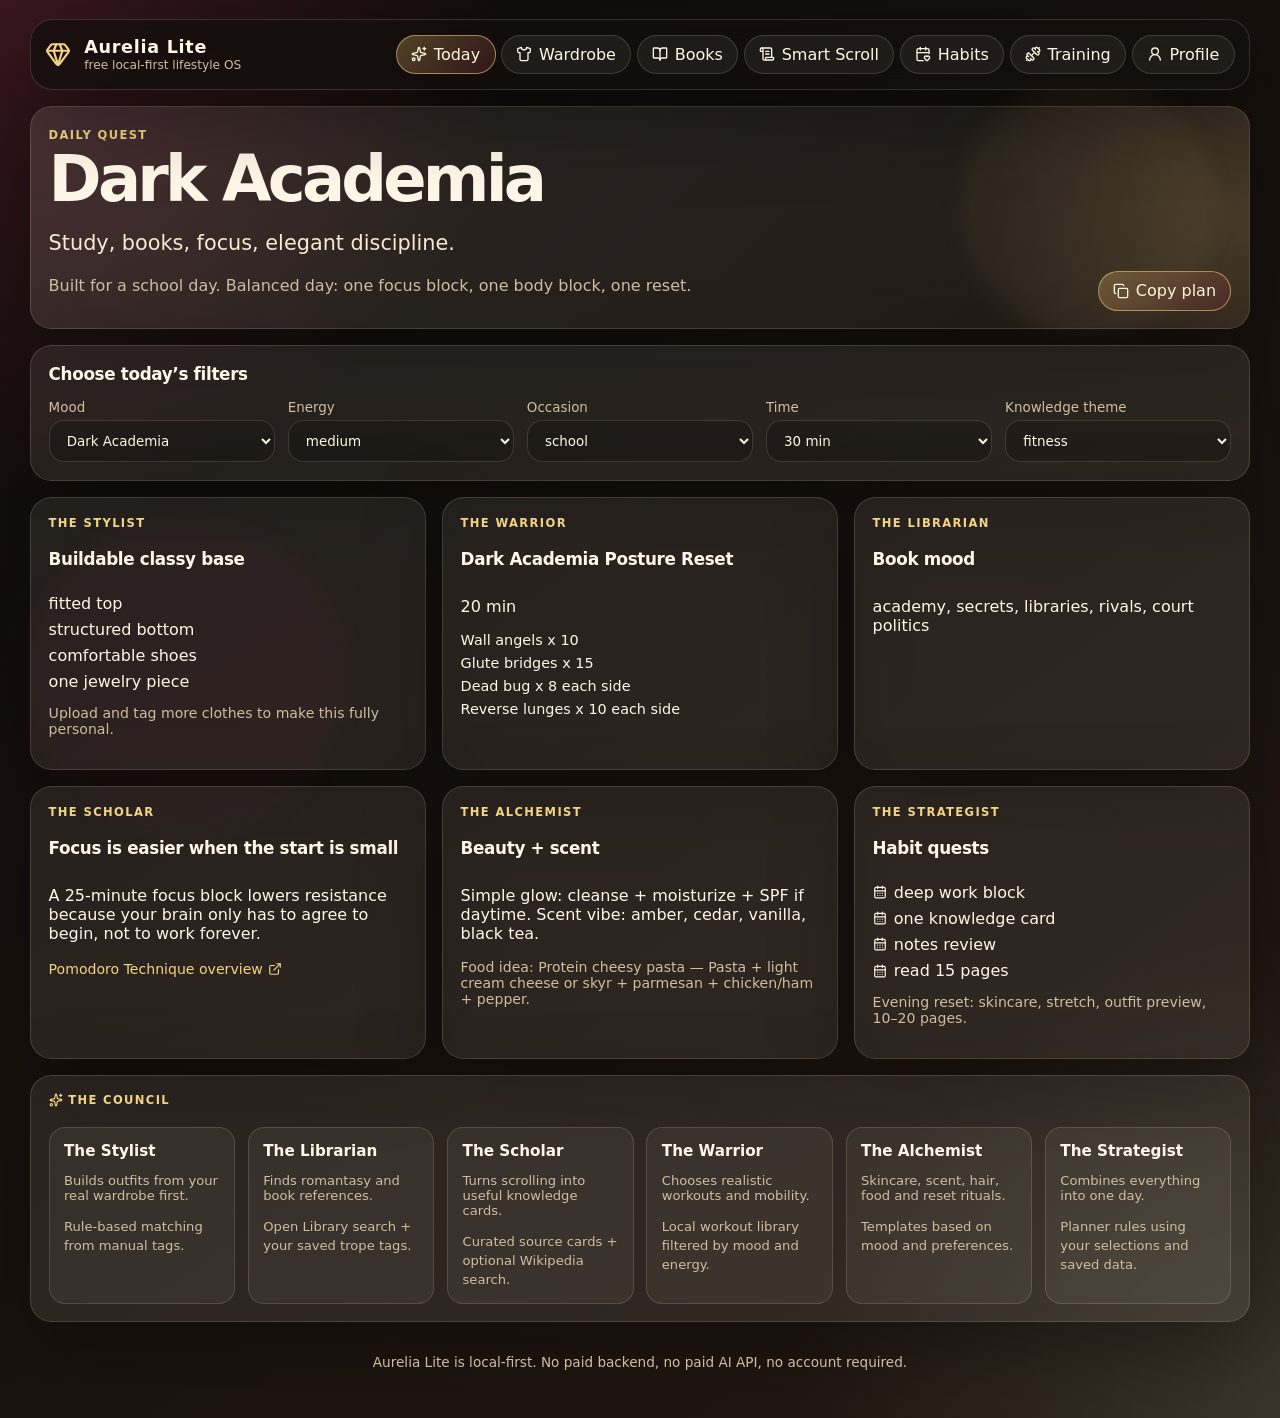
==== index.html @ abfc9001 "maybe" ====
<!doctype html>
<html lang="en">
  <head>
    <meta charset="UTF-8" />
    <meta name="viewport" content="width=device-width, initial-scale=1.0" />
    <meta name="theme-color" content="#19140f" />
    <meta
      name="description"
      content="Aurelia Lite — a free, local-first romantasy lifestyle dashboard for wardrobe, books, habits and daily planning."
    />
    <link rel="icon" href="./favicon.svg" />
    <title>Aurelia Lite</title>
    <script type="module" crossorigin src="./assets/index-BCXev1u8.js"></script>
    <link rel="stylesheet" crossorigin href="./assets/index-B25D5Ng-.css">
  </head>
  <body>
    <div id="root"></div>
  </body>
</html>
---- assets/index-B25D5Ng-.css ----
:root{--bg:#120f0c;--bg-soft:#1d1712;--panel:#fff8e914;--panel-strong:#fff8e921;--line:#f4deb429;--text:#fff7e8;--muted:#cdbf9f;--gold:#c8a45d;--gold-bright:#f2d483;--burgundy:#6d2637;--sage:#7b8d70;--danger:#e48888;--shadow:0 24px 80px #00000059;font-family:Inter,ui-sans-serif,system-ui,-apple-system,BlinkMacSystemFont,Segoe UI,sans-serif}*{box-sizing:border-box}body{min-height:100vh;color:var(--text);background:radial-gradient(circle at 0 0,#6d263773,#0000 32rem),radial-gradient(circle at 100% 100%,#7b8d7040,#0000 30rem),linear-gradient(145deg,#0e0b09 0%,#19120e 55%,#241812 100%);margin:0}button,input,select,textarea{font:inherit}button{cursor:pointer}code{color:var(--gold-bright);background:#ffffff14;border-radius:.4rem;padding:.1rem .35rem}.app-shell{width:min(1220px,100% - 2rem);margin:0 auto;padding:1.2rem 0 3rem;position:relative}.background-orb{filter:blur(12px);opacity:.4;pointer-events:none;z-index:-1;border-radius:999px;position:fixed}.orb-one{background:#c8a45d2e;width:16rem;height:16rem;top:5rem;right:5vw}.orb-two{background:#6d263733;width:20rem;height:20rem;bottom:4rem;left:2vw}.top-shell{z-index:10;border:1px solid var(--line);-webkit-backdrop-filter:blur(18px);backdrop-filter:blur(18px);box-shadow:var(--shadow);background:#120f0cc7;border-radius:1.4rem;justify-content:space-between;align-items:center;gap:1rem;padding:.9rem;display:flex;position:sticky;top:.75rem}.brand-mark{align-items:center;gap:.8rem;min-width:210px;display:flex}.brand-mark svg{color:var(--gold-bright)}.brand-mark h1{letter-spacing:.04em;margin:0;font-size:1.1rem}.brand-mark p{color:var(--muted);margin:.1rem 0 0;font-size:.76rem}.nav-pills{flex-wrap:wrap;justify-content:flex-end;gap:.35rem;display:flex}.nav-pills button,.primary,.secondary,.ghost,.upload-button,.tag-button{border:1px solid var(--line);min-height:2.35rem;color:var(--text);background:#fff8e90f;border-radius:999px;justify-content:center;align-items:center;gap:.4rem;padding:.58rem .9rem;text-decoration:none;transition:all .16s;display:inline-flex}.nav-pills button:hover,.ghost:hover,.secondary:hover,.upload-button:hover,.tag-button:hover{background:#fff8e91c;transform:translateY(-1px)}.nav-pills .active,.primary{color:#fff8dc;background:linear-gradient(135deg,#c8a45d59,#6d263759);border-color:#f2d4838c}.primary:hover{filter:brightness(1.08);transform:translateY(-1px)}.secondary{border-color:#c8a45d59}.ghost{min-height:2rem;padding:.45rem .7rem;font-size:.86rem}.danger{color:var(--danger)}.page-grid{gap:1rem;padding-top:1rem;display:grid}.card{border:1px solid var(--line);background:var(--panel);box-shadow:var(--shadow);border-radius:1.35rem;padding:1.1rem}.hero{background:linear-gradient(135deg,#fff8e91f,#fff8e90a),radial-gradient(circle at 100%,#c8a45d38,#0000 16rem);justify-content:space-between;align-items:flex-end;gap:1rem;min-height:13rem;display:flex}.eyebrow{color:var(--gold-bright);text-transform:uppercase;letter-spacing:.12em;align-items:center;gap:.35rem;margin:0 0 .45rem;font-size:.72rem;font-weight:700;display:inline-flex}h2,h3,h4{margin:0}h2{letter-spacing:-.06em;font-size:clamp(2rem,5vw,4.5rem);line-height:.95}h3{letter-spacing:-.02em;font-size:1.05rem}h4{font-size:.95rem}.hero-text{color:#f8ead0;max-width:48rem;font-size:clamp(1rem,2vw,1.3rem)}.muted{color:var(--muted)}.small{font-size:.88rem}.controls-card,.item-form{gap:1rem;display:grid}.control-grid{grid-template-columns:repeat(5,minmax(0,1fr));gap:.8rem;display:grid}.control-grid.slim{grid-template-columns:repeat(3,minmax(0,1fr))}label{color:var(--muted);gap:.35rem;font-size:.84rem;display:grid}input,select,textarea{border:1px solid var(--line);width:100%;color:var(--text);background:#0003;border-radius:.95rem;outline:none;padding:.72rem .82rem}textarea{resize:vertical;min-height:6rem}input:focus,select:focus,textarea:focus{border-color:#f2d4838c;box-shadow:0 0 0 4px #c8a45d1f}.dashboard-grid,.scroll-grid,.closet-grid,.book-grid,.habit-list{grid-template-columns:repeat(3,minmax(0,1fr));gap:1rem;display:grid}.stat-card,.knowledge-card{flex-direction:column;gap:.75rem;min-height:13rem;display:flex}.clean-list{gap:.45rem;margin:.8rem 0;padding:0;list-style:none;display:grid}.clean-list.compact{font-size:.9rem}.clean-list li{align-items:center;gap:.45rem;display:flex}.source-link{color:var(--gold-bright);align-items:center;gap:.35rem;margin-top:auto;font-size:.88rem;text-decoration:none;display:inline-flex}.council-card{gap:.75rem;display:grid}.council-grid{grid-template-columns:repeat(6,minmax(0,1fr));gap:.8rem;display:grid}.council-grid article,.mini-card{border:1px solid var(--line);background:#fff8e90f;border-radius:1rem;padding:.9rem}.council-grid p,.council-grid span,.mini-card span{color:var(--muted);font-size:.82rem}.wardrobe-layout,.books-layout{grid-template-columns:.9fr 1.3fr;gap:1rem;display:grid}.two-cols{grid-template-columns:1fr 1fr;gap:.8rem;display:grid}.preview-img{object-fit:cover;border:1px solid var(--line);border-radius:1rem;width:100%;max-height:16rem}.section-header{justify-content:space-between;align-items:center;margin-bottom:.8rem;display:flex}.outfit-list,.saved-list{gap:.75rem;margin-top:.8rem;display:grid}.mini-card h4{align-items:center;gap:.4rem;display:flex}.mini-card.horizontal{justify-content:space-between;align-items:center;gap:.8rem;display:flex}.closet-card,.book-card{padding:0;overflow:hidden}.closet-card img,.book-card img,.image-placeholder,.cover-placeholder{object-fit:cover;width:100%;height:15rem;color:var(--muted);background:#fff8e90f;justify-content:center;align-items:center;display:flex}.book-card img,.cover-placeholder{object-fit:contain;background:#00000038;height:18rem}.closet-info,.book-card>div{padding:1rem}.tag-row{flex-wrap:wrap;gap:.35rem;margin:.6rem 0;display:flex}.tag-row span,.tag-button{border:1px solid var(--line);color:var(--muted);background:#fff8e912;border-radius:999px;padding:.28rem .55rem;font-size:.78rem}.tag-row.large{gap:.5rem}.tag-button{min-height:2rem;color:var(--text)}.book-card{grid-template-rows:auto 1fr;display:grid}.card-actions,.button-row{flex-wrap:wrap;align-items:center;gap:.6rem;margin-top:auto;display:flex}.upload-button{position:relative;overflow:hidden}.upload-button input{opacity:0;cursor:pointer;position:absolute;inset:0}.warning-box{color:#f9e5b8;background:#c8a45d1a;border:1px solid #f2d48340;border-radius:1rem;margin-top:1rem;padding:.9rem}.habit-card{justify-content:space-between;align-items:center;gap:.8rem;display:flex}.habit-card.done{background:#7b8d7024;border-color:#7b8d7080}.check-row{color:var(--text);grid-template-columns:auto 1fr;align-items:center;gap:.7rem;font-size:1rem;display:flex}.check-row input{width:1.1rem;height:1.1rem}.error{color:var(--danger)}.footer-note{color:var(--muted);text-align:center;padding:2rem 0 0;font-size:.85rem}@media (width<=1050px){.top-shell,.hero{flex-direction:column;align-items:flex-start}.nav-pills{justify-content:flex-start}.control-grid,.control-grid.slim,.dashboard-grid,.scroll-grid,.closet-grid,.book-grid,.habit-list,.council-grid,.wardrobe-layout,.books-layout{grid-template-columns:repeat(2,minmax(0,1fr))}}@media (width<=720px){.app-shell{width:min(100% - 1rem,1220px);padding-top:.5rem}.top-shell{position:static}.nav-pills button{flex:42%}.control-grid,.control-grid.slim,.dashboard-grid,.scroll-grid,.closet-grid,.book-grid,.habit-list,.council-grid,.wardrobe-layout,.books-layout,.two-cols{grid-template-columns:1fr}.mini-card.horizontal,.habit-card{flex-direction:column;align-items:flex-start}}
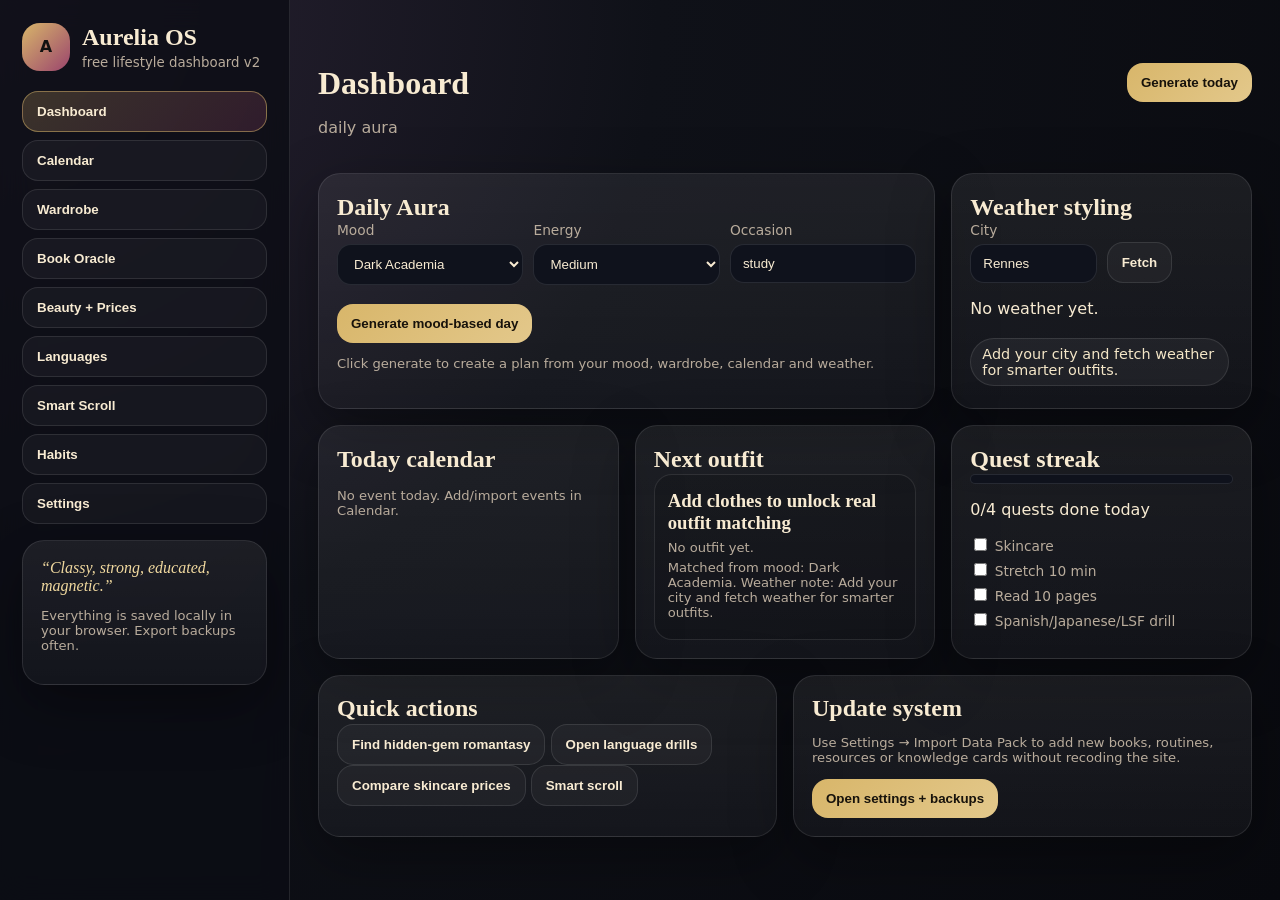
==== commit 6e7d55a1: "second one" ====
--- a/index.html
+++ b/index.html
@@ -1,19 +1,133 @@
 <!doctype html>
 <html lang="en">
-  <head>
-    <meta charset="UTF-8" />
-    <meta name="viewport" content="width=device-width, initial-scale=1.0" />
-    <meta name="theme-color" content="#19140f" />
-    <meta
-      name="description"
-      content="Aurelia Lite — a free, local-first romantasy lifestyle dashboard for wardrobe, books, habits and daily planning."
-    />
-    <link rel="icon" href="./favicon.svg" />
-    <title>Aurelia Lite</title>
-    <script type="module" crossorigin src="./assets/index-BCXev1u8.js"></script>
-    <link rel="stylesheet" crossorigin href="./assets/index-B25D5Ng-.css">
-  </head>
-  <body>
-    <div id="root"></div>
-  </body>
+<head>
+  <meta charset="UTF-8" />
+  <meta name="viewport" content="width=device-width, initial-scale=1.0" />
+  <title>Aurelia OS V2</title>
+  <link rel="icon" href="./assets/favicon.svg" />
+  <style>
+    :root{
+      --bg:#0f1118; --panel:#171925; --panel2:#202333; --text:#f8ebd2; --muted:#b9ac9c;
+      --gold:#d8b66a; --rose:#9b456d; --green:#526f5a; --line:rgba(255,255,255,.1);
+      --shadow:0 20px 60px rgba(0,0,0,.35); --radius:22px;
+    }
+    *{box-sizing:border-box} body{margin:0;background:radial-gradient(circle at top left,#2b2335 0,#0f1118 42%,#090a0f 100%);color:var(--text);font-family:Inter,ui-sans-serif,system-ui,-apple-system,Segoe UI,sans-serif;min-height:100vh}
+    h1,h2,h3{font-family:Georgia,serif;margin:.1rem 0}.app{display:grid;grid-template-columns:290px 1fr;min-height:100vh}.side{position:sticky;top:0;height:100vh;padding:22px;background:rgba(12,13,20,.8);border-right:1px solid var(--line);backdrop-filter:blur(14px);overflow:auto}.brand{display:flex;gap:12px;align-items:center;margin-bottom:20px}.crest{width:48px;height:48px;border-radius:18px;background:linear-gradient(135deg,var(--gold),var(--rose));display:grid;place-items:center;color:#111;font-weight:900}.brand small{color:var(--muted)}.nav{display:grid;gap:8px}.nav button,.ghost,.primary,.danger{border:1px solid var(--line);background:rgba(255,255,255,.04);color:var(--text);border-radius:16px;padding:12px 14px;text-align:left;cursor:pointer;font-weight:700}.nav button.active{background:linear-gradient(135deg,rgba(216,182,106,.22),rgba(155,69,109,.24));border-color:rgba(216,182,106,.5)}.main{padding:28px;max-width:1350px;width:100%;margin:auto}.hero{display:flex;justify-content:space-between;gap:16px;align-items:flex-start;margin-bottom:20px}.hero p{color:var(--muted);max-width:760px}.grid{display:grid;grid-template-columns:repeat(12,1fr);gap:16px}.card{background:linear-gradient(180deg,rgba(255,255,255,.07),rgba(255,255,255,.035));border:1px solid var(--line);border-radius:var(--radius);padding:18px;box-shadow:var(--shadow)}.span12{grid-column:span 12}.span8{grid-column:span 8}.span6{grid-column:span 6}.span4{grid-column:span 4}.span3{grid-column:span 3}.pill{display:inline-flex;align-items:center;gap:7px;border:1px solid var(--line);background:rgba(255,255,255,.05);border-radius:999px;padding:7px 11px;margin:4px 4px 4px 0;color:#f4e6c7;font-size:.9rem}.primary{background:linear-gradient(135deg,var(--gold),#e3c88b);color:#17120b;border:0;text-align:center}.danger{background:rgba(152,62,74,.22);border-color:rgba(255,130,130,.35);color:#ffd4d4;text-align:center}.ghost{text-align:center}label{display:block;font-size:.86rem;color:var(--muted);margin-bottom:6px}input,select,textarea{width:100%;background:#0f121c;color:var(--text);border:1px solid var(--line);border-radius:14px;padding:11px 12px;outline:none}textarea{min-height:90px;resize:vertical}.row{display:grid;grid-template-columns:repeat(2,1fr);gap:10px}.row3{display:grid;grid-template-columns:repeat(3,1fr);gap:10px}.list{display:grid;gap:10px}.item{border:1px solid var(--line);border-radius:18px;padding:13px;background:rgba(0,0,0,.12)}.item p{color:var(--muted);margin:.35rem 0}.tiny{font-size:.82rem;color:var(--muted)}.hidden{display:none!important}.clothes{display:grid;grid-template-columns:repeat(auto-fill,minmax(140px,1fr));gap:12px}.cloth{border:1px solid var(--line);border-radius:18px;overflow:hidden;background:rgba(0,0,0,.12)}.cloth img{width:100%;height:150px;object-fit:cover;display:block}.cloth div{padding:10px}.tabs{display:flex;gap:8px;flex-wrap:wrap;margin-bottom:12px}.tabs button{border:1px solid var(--line);border-radius:999px;padding:9px 13px;background:rgba(255,255,255,.04);color:var(--text);cursor:pointer}.tabs button.active{background:var(--gold);color:#111}.progress{height:10px;background:#0f121c;border-radius:999px;overflow:hidden;border:1px solid var(--line)}.progress span{display:block;height:100%;background:linear-gradient(90deg,var(--green),var(--gold));width:0%}.quote{font-family:Georgia,serif;font-style:italic;color:#f1d99f}.resource a,.item a{color:#f1cf82}.miniCal{display:grid;grid-template-columns:repeat(7,1fr);gap:6px}.day{min-height:72px;border:1px solid var(--line);border-radius:14px;padding:7px;background:rgba(255,255,255,.03);font-size:.82rem}.day.today{border-color:var(--gold);background:rgba(216,182,106,.12)}.eventdot{display:block;margin-top:4px;background:rgba(155,69,109,.55);border-radius:9px;padding:2px 5px;font-size:.72rem;white-space:nowrap;overflow:hidden;text-overflow:ellipsis}.toast{position:fixed;right:20px;bottom:20px;background:#171925;border:1px solid var(--line);border-radius:16px;padding:13px 16px;box-shadow:var(--shadow);z-index:9}.mobileTop{display:none}@media(max-width:900px){.app{grid-template-columns:1fr}.side{display:none}.mobileTop{display:flex;position:sticky;top:0;z-index:5;background:#10121a;padding:10px;gap:8px;overflow:auto;border-bottom:1px solid var(--line)}.mobileTop button{white-space:nowrap}.main{padding:16px}.span8,.span6,.span4,.span3{grid-column:span 12}.hero{display:block}.row,.row3{grid-template-columns:1fr}}
+  </style>
+</head>
+<body>
+<div class="mobileTop" id="mobileNav"></div>
+<div class="app">
+  <aside class="side">
+    <div class="brand"><div class="crest">A</div><div><h2>Aurelia OS</h2><small>free lifestyle dashboard v2</small></div></div>
+    <div class="nav" id="nav"></div>
+    <div class="card" style="margin-top:16px"><div class="quote">“Classy, strong, educated, magnetic.”</div><p class="tiny">Everything is saved locally in your browser. Export backups often.</p></div>
+  </aside>
+  <main class="main">
+    <div class="hero"><div><h1 id="pageTitle">Dashboard</h1><p id="pageSub">Mood, calendar, outfits, books, learning, skincare, habits and knowledge in one free static app.</p></div><button class="primary" onclick="generateDay()">Generate today</button></div>
+    <section id="dashboard" class="page"></section>
+    <section id="calendar" class="page hidden"></section>
+    <section id="wardrobe" class="page hidden"></section>
+    <section id="books" class="page hidden"></section>
+    <section id="beauty" class="page hidden"></section>
+    <section id="learning" class="page hidden"></section>
+    <section id="smart" class="page hidden"></section>
+    <section id="habits" class="page hidden"></section>
+    <section id="settings" class="page hidden"></section>
+  </main>
+</div>
+<div id="toast" class="toast hidden"></div>
+<script>
+const LS='aurelia-v2-data';
+const todayKey=()=>new Date().toISOString().slice(0,10);
+const uid=()=>Math.random().toString(36).slice(2)+Date.now().toString(36);
+const defaultData={
+  profile:{name:'Ilona',aesthetics:['dark academia','modern fae','royal court'],city:'Rennes',googleClientId:''},
+  mood:'Dark Academia', energy:'Medium', occasion:'study', weather:null, dayPlan:null,
+  clothes:[], events:[], habits:[
+    {id:uid(),name:'Skincare',done:{}},{id:uid(),name:'Stretch 10 min',done:{}},{id:uid(),name:'Read 10 pages',done:{}},{id:uid(),name:'Spanish/Japanese/LSF drill',done:{}}
+  ],
+  booksSaved:[], products:[], prices:[], knowledgeSaved:[], customCards:[], languageLog:[], changelog:[]
+};
+let data=load();
+function load(){try{return {...defaultData,...JSON.parse(localStorage.getItem(LS)||'{}')}}catch(e){return structuredClone(defaultData)}}
+function save(){localStorage.setItem(LS,JSON.stringify(data));}
+function toast(msg){const t=document.getElementById('toast');t.textContent=msg;t.classList.remove('hidden');setTimeout(()=>t.classList.add('hidden'),2600)}
+function esc(s=''){return String(s).replace(/[&<>"]/g,m=>({'&':'&amp;','<':'&lt;','>':'&gt;','"':'&quot;'}[m]))}
+const pages=[['dashboard','Dashboard','daily aura'],['calendar','Calendar','manual, .ics, optional Google'],['wardrobe','Wardrobe','closet + outfits'],['books','Book Oracle','romantasy recs'],['beauty','Beauty + Prices','skincare, scent, wishlist'],['learning','Languages','Spanish, Japanese, LSF'],['smart','Smart Scroll','sourced knowledge'],['habits','Habits','quests + streaks'],['settings','Settings','backup + APIs']];
+function buildNav(){const n=document.getElementById('nav'), m=document.getElementById('mobileNav');n.innerHTML=m.innerHTML=''; pages.forEach(([id,label])=>{for(const c of [n,m]){const b=document.createElement('button');b.textContent=label;b.onclick=()=>show(id);b.dataset.page=id;c.appendChild(b)}})}
+function show(id){document.querySelectorAll('.page').forEach(p=>p.classList.add('hidden'));document.getElementById(id).classList.remove('hidden');document.querySelectorAll('[data-page]').forEach(b=>b.classList.toggle('active',b.dataset.page===id));const p=pages.find(x=>x[0]===id);document.getElementById('pageTitle').textContent=p[1];document.getElementById('pageSub').textContent=p[2]; renderAll(false)}
+const moodMap={
+ 'Soft Fae':{colors:['cream','white','pink','sage'],workout:'gentle mobility + long walk',book:'soft romantasy, healing arc, forest magic',beauty:'glowy skin, soft hair, vanilla musk',food:'warm toast, fruit, protein yogurt'},
+ 'Dark Academia':{colors:['black','brown','grey','burgundy'],workout:'posture + core + 20 min walk',book:'court politics, morally grey characters, library vibes',beauty:'clean skin, neat hair, amber scent',food:'protein pasta or soup + bread'},
+ 'Warrior Mode':{colors:['black','red','green','gold'],workout:'legs, agility, core, balance',book:'strong FMC, training, revenge, dragons',beauty:'slick hair, sunscreen, woody scent',food:'high protein comfort meal'},
+ 'Royal Court':{colors:['cream','black','gold','burgundy'],workout:'pilates posture + glutes',book:'political intrigue, gowns, dangerous romance',beauty:'polished skin, jewelry, elegant perfume',food:'fancy student plate'},
+ 'Recovery Day':{colors:['grey','cream','soft'],workout:'stretching only + hydration',book:'comfort fantasy, low stress',beauty:'repair routine, no new actives',food:'easy pasta or toastie'}
+};
+function generateDay(){const m=moodMap[data.mood]||moodMap['Dark Academia'];const clothes=pickOutfit();const ev=todaysEvents();data.dayPlan={date:todayKey(),aura:`${data.mood} ${data.energy} ${data.occasion}`.trim(),outfit:clothes.title,workout:m.workout,book:m.book,beauty:m.beauty,food:m.food,events:ev.slice(0,3).map(e=>e.title),quest:random(['clean desk for 5 min','drink water before coffee','walk outside 10 min','read one chapter','prepare tomorrow outfit','do a 15-min language drill']),knowledge:random(seedCards()).title};save();renderDashboard();toast('Daily plan generated')}
+function random(a){return a[Math.floor(Math.random()*a.length)]}
+function getWeatherAdvice(){if(!data.weather)return 'Add your city and fetch weather for smarter outfits.';const t=data.weather.temp; if(t<8)return 'Cold: coat, warm layers, boots.'; if(t<16)return 'Mild-cold: jacket, long sleeves, closed shoes.'; if(t<25)return 'Comfortable: light layers.'; return 'Hot: breathable fabrics, SPF, hair up.'}
+async function fetchWeather(){const city=document.getElementById('city').value||data.profile.city||'Rennes';try{const geo=await fetch(`https://geocoding-api.open-meteo.com/v1/search?name=${encodeURIComponent(city)}&count=1&language=en&format=json`).then(r=>r.json());const g=geo.results?.[0];if(!g)throw new Error('City not found');const w=await fetch(`https://api.open-meteo.com/v1/forecast?latitude=${g.latitude}&longitude=${g.longitude}&current=temperature_2m,precipitation,wind_speed_10m&timezone=auto`).then(r=>r.json());data.profile.city=city;data.weather={city:g.name,temp:w.current.temperature_2m,wind:w.current.wind_speed_10m,rain:w.current.precipitation};save();renderDashboard();toast('Weather updated')}catch(e){toast('Weather failed: '+e.message)}}
+function renderDashboard(){const el=document.getElementById('dashboard');const plan=data.dayPlan;el.innerHTML=`<div class="grid">
+ <div class="card span8"><h2>Daily Aura</h2><div class="row3"><div><label>Mood</label><select id="moodSel" onchange="data.mood=this.value;save();renderDashboard()">${Object.keys(moodMap).map(m=>`<option ${data.mood===m?'selected':''}>${m}</option>`).join('')}</select></div><div><label>Energy</label><select onchange="data.energy=this.value;save()"><option>Low</option><option ${data.energy==='Medium'?'selected':''}>Medium</option><option ${data.energy==='High'?'selected':''}>High</option></select></div><div><label>Occasion</label><input value="${esc(data.occasion)}" onchange="data.occasion=this.value;save()"></div></div><br><button class="primary" onclick="generateDay()">Generate mood-based day</button>${plan?`<div class="item" style="margin-top:14px"><h3>${esc(plan.aura)}</h3><span class="pill">Outfit: ${esc(plan.outfit)}</span><span class="pill">Workout: ${esc(plan.workout)}</span><span class="pill">Book: ${esc(plan.book)}</span><span class="pill">Beauty: ${esc(plan.beauty)}</span><span class="pill">Food: ${esc(plan.food)}</span><p><b>Main quest:</b> ${esc(plan.quest)}</p><p><b>Knowledge:</b> ${esc(plan.knowledge)}</p>${plan.events?.length?`<p><b>Calendar:</b> ${plan.events.map(esc).join(', ')}</p>`:''}</div>`:'<p class="tiny">Click generate to create a plan from your mood, wardrobe, calendar and weather.</p>'}</div>
+ <div class="card span4"><h2>Weather styling</h2><div class="row"><div><label>City</label><input id="city" value="${esc(data.profile.city||'')}"></div><div style="display:flex;align-items:end"><button class="ghost" onclick="fetchWeather()">Fetch</button></div></div><p>${data.weather?`<b>${esc(data.weather.city)}</b>: ${data.weather.temp}°C, wind ${data.weather.wind} km/h, rain ${data.weather.rain}mm`:'No weather yet.'}</p><p class="pill">${getWeatherAdvice()}</p></div>
+ <div class="card span4"><h2>Today calendar</h2><div class="list">${todaysEvents().slice(0,4).map(eventHtml).join('')||'<p class="tiny">No event today. Add/import events in Calendar.</p>'}</div></div>
+ <div class="card span4"><h2>Next outfit</h2>${outfitHtml(pickOutfit())}</div>
+ <div class="card span4"><h2>Quest streak</h2>${habitSummary()}</div>
+ <div class="card span6"><h2>Quick actions</h2><button class="ghost" onclick="show('books')">Find hidden-gem romantasy</button> <button class="ghost" onclick="show('learning')">Open language drills</button> <button class="ghost" onclick="show('beauty')">Compare skincare prices</button> <button class="ghost" onclick="show('smart')">Smart scroll</button></div>
+ <div class="card span6"><h2>Update system</h2><p class="tiny">Use Settings → Import Data Pack to add new books, routines, resources or knowledge cards without recoding the site.</p><button class="primary" onclick="show('settings')">Open settings + backups</button></div>
+ </div>`}
+function eventHtml(e){return `<div class="item"><b>${esc(e.title)}</b><p>${esc(e.date||'')} ${esc(e.time||'')} ${e.source?`· ${esc(e.source)}`:''}</p>${e.location?`<p>${esc(e.location)}</p>`:''}</div>`}
+function todaysEvents(){return data.events.filter(e=>e.date===todayKey()).sort((a,b)=>(a.time||'').localeCompare(b.time||''))}
+function habitSummary(){const total=data.habits.length;const done=data.habits.filter(h=>h.done?.[todayKey()]).length;return `<div class="progress"><span style="width:${total?done/total*100:0}%"></span></div><p>${done}/${total} quests done today</p>${data.habits.slice(0,4).map(h=>`<label><input type="checkbox" ${h.done?.[todayKey()]?'checked':''} onchange="toggleHabit('${h.id}')" style="width:auto"> ${esc(h.name)}</label>`).join('')}`}
+function toggleHabit(id){const h=data.habits.find(x=>x.id===id);h.done=h.done||{};h.done[todayKey()]=!h.done[todayKey()];save();renderAll(false)}
+function renderCalendar(){const el=document.getElementById('calendar');const d=new Date();const y=d.getFullYear(),m=d.getMonth();const first=new Date(y,m,1);const start=(first.getDay()+6)%7;const days=new Date(y,m+1,0).getDate();let cells='';for(let i=0;i<start;i++)cells+='<div></div>';for(let day=1;day<=days;day++){const key=`${y}-${String(m+1).padStart(2,'0')}-${String(day).padStart(2,'0')}`;const ev=data.events.filter(e=>e.date===key);cells+=`<div class="day ${key===todayKey()?'today':''}"><b>${day}</b>${ev.slice(0,3).map(e=>`<span class="eventdot">${esc(e.title)}</span>`).join('')}</div>`}
+el.innerHTML=`<div class="grid"><div class="card span8"><h2>${d.toLocaleString('en',{month:'long'})} ${y}</h2><div class="miniCal"><b>Mon</b><b>Tue</b><b>Wed</b><b>Thu</b><b>Fri</b><b>Sat</b><b>Sun</b>${cells}</div></div><div class="card span4"><h2>Add event</h2><label>Title</label><input id="evTitle"><div class="row"><div><label>Date</label><input id="evDate" type="date" value="${todayKey()}"></div><div><label>Time</label><input id="evTime" type="time"></div></div><label>Location</label><input id="evLoc"><button class="primary" onclick="addEvent()">Add</button><hr><h3>Import .ics</h3><input type="file" accept=".ics,text/calendar" onchange="importICS(this.files[0])"><p class="tiny">Free option: export your calendar as .ics and import it here.</p><hr><h3>Google Calendar</h3><button class="ghost" onclick="connectGoogleCalendar()">Connect Google Calendar</button><button class="ghost" onclick="makeGoogleEventLink()">Create Google event link</button><p class="tiny">Direct connection needs your own free browser OAuth Client ID in Settings. Manual Google event link works without API.</p></div><div class="card span12"><h2>Events</h2><div class="list">${data.events.sort((a,b)=>(a.date+a.time).localeCompare(b.date+b.time)).slice(0,50).map(e=>`<div class="item"><b>${esc(e.title)}</b><p>${esc(e.date)} ${esc(e.time||'')} ${e.location?` · ${esc(e.location)}`:''}</p><button class="danger" onclick="delEvent('${e.id}')">Delete</button></div>`).join('')||'<p>No events yet.</p>'}</div></div></div>`}
+function addEvent(){data.events.push({id:uid(),title:evTitle.value||'Untitled',date:evDate.value,time:evTime.value,location:evLoc.value,source:'manual'});save();renderCalendar();toast('Event added')}
+function delEvent(id){data.events=data.events.filter(e=>e.id!==id);save();renderCalendar()}
+function importICS(file){if(!file)return;const r=new FileReader();r.onload=()=>{const txt=r.result;const blocks=txt.split('BEGIN:VEVENT').slice(1);let count=0;blocks.forEach(b=>{const title=(b.match(/SUMMARY:(.*)/)||[])[1]?.trim()||'Calendar event';const loc=(b.match(/LOCATION:(.*)/)||[])[1]?.trim()||'';let dt=(b.match(/DTSTART(?:;[^:]+)?:([0-9T]+)/)||[])[1];if(dt){const date=dt.slice(0,4)+'-'+dt.slice(4,6)+'-'+dt.slice(6,8);const time=dt.includes('T')?dt.slice(9,11)+':'+dt.slice(11,13):'';data.events.push({id:uid(),title,date,time,location:loc,source:'ics'});count++}});save();renderCalendar();toast(count+' events imported')};r.readAsText(file)}
+function makeGoogleEventLink(){const title=encodeURIComponent('Aurelia life quest');const start=todayKey().replaceAll('-','')+'T180000';const end=todayKey().replaceAll('-','')+'T190000';window.open(`https://calendar.google.com/calendar/render?action=TEMPLATE&text=${title}&dates=${start}/${end}&details=Created%20from%20Aurelia%20OS`,'_blank')}
+let tokenClient=null, accessToken=null;
+function loadScript(src){return new Promise((res,rej)=>{if(document.querySelector(`script[src="${src}"]`))return res();const s=document.createElement('script');s.src=src;s.onload=res;s.onerror=rej;document.head.appendChild(s)})}
+async function connectGoogleCalendar(){const clientId=data.profile.googleClientId;if(!clientId){toast('Add Google Client ID in Settings first');show('settings');return}try{await loadScript('https://accounts.google.com/gsi/client');tokenClient=google.accounts.oauth2.initTokenClient({client_id:clientId,scope:'https://www.googleapis.com/auth/calendar.readonly',callback:async r=>{accessToken=r.access_token;await fetchGoogleEvents()}});tokenClient.requestAccessToken()}catch(e){toast('Google connect failed: '+e.message)}}
+async function fetchGoogleEvents(){try{const now=new Date().toISOString();const max=new Date(Date.now()+14*864e5).toISOString();const j=await fetch(`https://www.googleapis.com/calendar/v3/calendars/primary/events?timeMin=${encodeURIComponent(now)}&timeMax=${encodeURIComponent(max)}&singleEvents=true&orderBy=startTime`,{headers:{Authorization:'Bearer '+accessToken}}).then(r=>r.json());let c=0;(j.items||[]).forEach(it=>{const start=it.start?.dateTime||it.start?.date; if(!start)return;data.events.push({id:uid(),title:it.summary||'Google event',date:start.slice(0,10),time:start.includes('T')?start.slice(11,16):'',location:it.location||'',source:'google'});c++});save();renderCalendar();toast(c+' Google events imported')}catch(e){toast('Google Calendar read failed')}} 
+function renderWardrobe(){const el=document.getElementById('wardrobe');el.innerHTML=`<div class="grid"><div class="card span4"><h2>Add clothing</h2><label>Photo</label><input type="file" accept="image/*" id="clothFile"><label>Name</label><input id="clothName" placeholder="black fitted top"><div class="row"><div><label>Category</label><select id="clothCat"><option>top</option><option>bottom</option><option>dress</option><option>coat</option><option>shoes</option><option>bag</option><option>jewelry</option></select></div><div><label>Color</label><input id="clothColor" placeholder="black"></div></div><label>Tags</label><input id="clothTags" placeholder="classy,dark academia,fae"><button class="primary" onclick="addCloth()">Save item</button><hr><button class="ghost" onclick="generateOutfitToast()">Generate outfit from closet</button></div><div class="card span8"><h2>Closet</h2><div class="clothes">${data.clothes.map(c=>`<div class="cloth"><img src="${c.img}"><div><b>${esc(c.name)}</b><p class="tiny">${esc(c.category)} · ${esc(c.color)}</p><p>${(c.tags||[]).map(t=>`<span class="pill">${esc(t)}</span>`).join('')}</p><button class="danger" onclick="delCloth('${c.id}')">Delete</button></div></div>`).join('')||'<p class="tiny">Upload a few pieces and tag them manually. This is free and private.</p>'}</div></div><div class="card span12"><h2>Outfit generator</h2>${outfitHtml(pickOutfit())}</div></div>`}
+function addCloth(){const file=clothFile.files[0];if(!file)return toast('Choose a photo');const r=new FileReader();r.onload=()=>{data.clothes.push({id:uid(),img:r.result,name:clothName.value||'clothing item',category:clothCat.value,color:clothColor.value||'',tags:clothTags.value.split(',').map(x=>x.trim()).filter(Boolean)});save();renderWardrobe();toast('Clothing saved')};r.readAsDataURL(file)}
+function delCloth(id){data.clothes=data.clothes.filter(c=>c.id!==id);save();renderWardrobe()}
+function pickOutfit(){const tags=(moodMap[data.mood]?.colors||[]).concat([data.mood.toLowerCase()]);const score=c=>tags.some(t=>(c.color+' '+(c.tags||[]).join(' ')).toLowerCase().includes(t))?2:1;const cats=['top','bottom','dress','coat','shoes','bag','jewelry'];const chosen=[];cats.forEach(cat=>{const arr=data.clothes.filter(c=>c.category===cat).sort((a,b)=>score(b)-score(a));if(arr[0])chosen.push(arr[0])});if(!chosen.length)return {title:'Add clothes to unlock real outfit matching',items:[]};return {title:chosen.map(c=>c.name).join(' + '),items:chosen}}
+function outfitHtml(o){return `<div class="item"><h3>${esc(o.title)}</h3>${o.items?.length?`<div class="clothes">${o.items.map(c=>`<div class="cloth"><img src="${c.img}"><div><b>${esc(c.name)}</b><p class="tiny">${esc(c.color)} ${esc(c.category)}</p></div></div>`).join('')}</div>`:'<p class="tiny">No outfit yet.</p>'}<p class="tiny">Matched from mood: ${esc(data.mood)}. Weather note: ${esc(getWeatherAdvice())}</p></div>`}
+function generateOutfitToast(){toast(pickOutfit().title)}
+const hiddenBooks=[
+ {title:'The Bridge Kingdom',author:'Danielle L. Jensen',tags:['politics','strong FMC','enemies']},{title:'Daughter of No Worlds',author:'Carissa Broadbent',tags:['powerful FMC','slow burn','magic']},{title:'Reign & Ruin',author:'J.D. Evans',tags:['politics','mature romance','magic']},{title:'The Jasad Heir',author:'Sara Hashem',tags:['hidden identity','politics','enemies']},{title:'A Fate of Wrath & Flame',author:'K.A. Tucker',tags:['portal','royal court','romance']},{title:'The Witch Collector',author:'Charissa Weaks',tags:['witch','quest','romance']},{title:'This Vicious Grace',author:'Emily Thiede',tags:['chosen one','bodyguard','banter']},{title:'The Hurricane Wars',author:'Thea Guanzon',tags:['enemies','war','magic']}
+];
+async function searchBooks(){const q=bookQ.value||'romantasy strong female lead';bookResults.innerHTML='<p>Searching...</p>';try{const [ol,gb]=await Promise.allSettled([fetch(`https://openlibrary.org/search.json?q=${encodeURIComponent(q)}&limit=10`).then(r=>r.json()),fetch(`https://www.googleapis.com/books/v1/volumes?q=${encodeURIComponent(q)}&maxResults=10`).then(r=>r.json())]);let results=[];if(ol.value)results=results.concat(ol.value.docs.map(b=>({title:b.title,author:b.author_name?.[0]||'Unknown',year:b.first_publish_year,cover:b.cover_i?`https://covers.openlibrary.org/b/id/${b.cover_i}-M.jpg`:'' ,source:'Open Library'})));if(gb.value)results=results.concat((gb.value.items||[]).map(v=>({title:v.volumeInfo.title,author:v.volumeInfo.authors?.[0]||'Unknown',year:v.volumeInfo.publishedDate,cover:v.volumeInfo.imageLinks?.thumbnail||'',link:v.volumeInfo.infoLink,source:'Google Books'})));bookResults.innerHTML=results.slice(0,12).map(bookCard).join('')||'<p>No results.</p>'}catch(e){bookResults.innerHTML='<p>Search failed. Try again later.</p>'}}
+function bookCard(b){const enc=encodeURIComponent(`${b.title} ${b.author}`);return `<div class="item"><div style="display:flex;gap:12px"><div>${b.cover?`<img src="${b.cover}" style="width:70px;border-radius:10px">`:'📚'}</div><div><b>${esc(b.title)}</b><p>${esc(b.author)} ${b.year?`· ${esc(b.year)}`:''} · ${esc(b.source||'curated')}</p><a href="${b.link||`https://openlibrary.org/search?q=${enc}`}" target="_blank">Open source</a><br><button class="ghost" onclick='saveBook(${JSON.stringify(b).replaceAll("'","&apos;")})'>Save TBR</button></div></div></div>`}
+function saveBook(b){data.booksSaved.push({...b,id:uid()});save();renderBooks();toast('Saved to TBR')}
+function renderBooks(){const el=document.getElementById('books');el.innerHTML=`<div class="grid"><div class="card span4"><h2>Book Oracle</h2><label>Search mood/trope</label><input id="bookQ" placeholder="fae court politics strong FMC"><button class="primary" onclick="searchBooks()">Search free APIs</button><p class="tiny">Uses Open Library and Google Books. Results are metadata, not perfect trope truth.</p><h3>Hidden-ish romantasy picks</h3>${hiddenBooks.map(b=>`<span class="pill" onclick='saveBook(${JSON.stringify(b)})'>${esc(b.title)}</span>`).join('')}</div><div class="card span8"><h2>Results</h2><div id="bookResults" class="list">${hiddenBooks.map(bookCard).join('')}</div></div><div class="card span12"><h2>Your TBR</h2><div class="list">${data.booksSaved.map(b=>`<div class="item"><b>${esc(b.title)}</b><p>${esc(b.author||'')}</p><button class="danger" onclick="data.booksSaved=data.booksSaved.filter(x=>x.id!=='${b.id}');save();renderBooks()">Remove</button></div>`).join('')||'<p>No saved books yet.</p>'}</div></div></div>`}
+async function searchBeauty(){beautyResults.innerHTML='<p>Searching...</p>';const q=beautyQ.value.trim();try{let j;if(/^\d{8,14}$/.test(q)){j=await fetch(`https://world.openbeautyfacts.org/api/v2/product/${q}.json`).then(r=>r.json());const p=j.product?[j.product]:[]}else{j=await fetch(`https://world.openbeautyfacts.org/cgi/search.pl?search_terms=${encodeURIComponent(q)}&search_simple=1&action=process&json=1&page_size=10`).then(r=>r.json())}const products=j.product?[j.product]:(j.products||[]);beautyResults.innerHTML=products.slice(0,10).map(p=>`<div class="item"><b>${esc(p.product_name||'Unknown product')}</b><p>${esc(p.brands||'')} · ${esc(p.categories||'')}</p><p class="tiny">Ingredients: ${esc((p.ingredients_text||'').slice(0,220))}</p><button class="ghost" onclick='saveProduct(${JSON.stringify({name:p.product_name||"product",brand:p.brands||"",ingredients:p.ingredients_text||""}).replaceAll("'","&apos;")})'>Save product</button></div>`).join('')||'<p>No products found.</p>'}catch(e){beautyResults.innerHTML='<p>Beauty API failed. You can still track prices manually.</p>'}}
+function saveProduct(p){data.products.push({...p,id:uid()});save();renderBeauty();toast('Product saved')}
+function addPrice(){data.prices.push({id:uid(),name:priceName.value,store:priceStore.value,price:Number(priceVal.value||0),link:priceLink.value,note:priceNote.value,date:todayKey()});save();renderBeauty()}
+function renderBeauty(){const el=document.getElementById('beauty');const best=[...data.prices].sort((a,b)=>a.price-b.price)[0];el.innerHTML=`<div class="grid"><div class="card span4"><h2>Skincare finder</h2><label>Barcode or product search</label><input id="beautyQ" placeholder="cerave cleanser or barcode"><button class="primary" onclick="searchBeauty()">Search Open Beauty Facts</button><p class="tiny">This checks product/ingredient data, not live prices.</p><h3>Scent aura</h3><p class="pill">${moodMap[data.mood]?.beauty}</p></div><div class="card span8"><h2>Results</h2><div id="beautyResults" class="list"></div></div><div class="card span4"><h2>Price tracker</h2><label>Product</label><input id="priceName"><div class="row"><div><label>Store</label><input id="priceStore"></div><div><label>Price €</label><input id="priceVal" type="number" step="0.01"></div></div><label>Link</label><input id="priceLink"><label>Note</label><input id="priceNote" placeholder="promo, size, shipping"><button class="primary" onclick="addPrice()">Add price</button></div><div class="card span8"><h2>Wishlist comparison</h2>${best?`<p class="pill">Best current: ${esc(best.name)} at ${esc(best.store)} — ${best.price}€</p>`:''}<div class="list">${data.prices.map(p=>`<div class="item"><b>${esc(p.name)}</b><p>${esc(p.store)} · ${p.price}€ · ${esc(p.date)}</p>${p.link?`<a target="_blank" href="${esc(p.link)}">Open store</a>`:''}<p class="tiny">${esc(p.note||'')}</p><button class="danger" onclick="data.prices=data.prices.filter(x=>x.id!=='${p.id}');save();renderBeauty()">Delete</button></div>`).join('')||'<p>No prices yet. Add product links and prices when you shop.</p>'}</div></div><div class="card span12"><h2>Saved products</h2><div class="list">${data.products.map(p=>`<div class="item"><b>${esc(p.name)}</b><p>${esc(p.brand)}</p><p class="tiny">${esc((p.ingredients||'').slice(0,260))}</p></div>`).join('')||'<p>No saved products.</p>'}</div></div></div>`}
+const resources={Spanish:[['Language Transfer Complete Spanish','https://www.languagetransfer.org/complete-spanish'],['Tatoeba Spanish sentences','https://tatoeba.org/en/sentences/search?query=&from=spa&to=eng'],['SpanishDict conjugation','https://www.spanishdict.com/conjugation']],Japanese:[['NHK Easy Japanese','https://www.nhk.or.jp/lesson/en/'],['Jisho dictionary','https://jisho.org/'],['WaniKani API/reference','https://docs.api.wanikani.com/']],LSF:[['Dico Elix LSF','https://dico.elix-lsf.fr/'],['Signes de Sens / Elix','https://www.elix-lsf.fr/'],['Daily LSF search','https://dico.elix-lsf.fr/recherche']]} ;
+function makeDrill(){const lang=langSel.value;const tasks={Spanish:['10 min Language Transfer audio','write 5 sentences about today','review 8 verbs in present/past','shadow 3 Tatoeba sentences'],Japanese:['learn 5 kana/kanji/vocab','read one NHK mini lesson','search 5 words in Jisho','write 3 simple sentences'],LSF:['learn 5 signs on Elix','record yourself signing 3 words','review facial expression/body placement','search signs for your daily routine']};drillBox.innerHTML=`<div class="item"><h3>${lang} drill</h3>${tasks[lang].map(t=>`<p>□ ${t}</p>`).join('')}<button class="primary" onclick="data.languageLog.push({id:uid(),date:todayKey(),lang:'${lang}',note:'completed drill'});save();renderLearning()">Mark done</button></div>`}
+function renderLearning(){const el=document.getElementById('learning');el.innerHTML=`<div class="grid"><div class="card span4"><h2>Language cockpit</h2><label>Language</label><select id="langSel"><option>Spanish</option><option>Japanese</option><option>LSF</option></select><button class="primary" onclick="makeDrill()">Generate daily drill</button><div id="drillBox"></div></div><div class="card span8"><h2>Free resource links</h2>${Object.entries(resources).map(([k,arr])=>`<div class="item resource"><h3>${k}</h3>${arr.map(([n,u])=>`<p><a target="_blank" href="${u}">${n}</a></p>`).join('')}</div>`).join('')}</div><div class="card span12"><h2>Learning log</h2><div class="list">${data.languageLog.map(l=>`<div class="item"><b>${esc(l.lang)}</b><p>${esc(l.date)} · ${esc(l.note)}</p></div>`).join('')||'<p>No language log yet.</p>'}</div></div></div>`}
+const baseCards=[
+ {theme:'fitness',title:'Progressive overload',q:'progressive overload strength training',body:'Training improves when difficulty increases gradually: reps, load, range, control or frequency.'},
+ {theme:'skincare',title:'Sunscreen is the boring glow-up',q:'sunscreen skin aging dermatology',body:'A basic morning routine is usually more effective than constantly trying new actives.'},
+ {theme:'mythology',title:'Valkyries and warrior imagery',q:'Valkyrie Norse mythology',body:'Use mythology cards as inspiration, not as historical certainty without sources.'},
+ {theme:'style',title:'Capsule wardrobe',q:'capsule wardrobe history',body:'A smaller wardrobe can make outfit choice faster if pieces share colors and formality.'}
+];
+function seedCards(){return baseCards.concat(data.customCards||[])}
+async function wikiSearch(){const q=smartQ.value||random(seedCards()).q;smartResults.innerHTML='<p>Searching Wikipedia...</p>';try{const s=await fetch(`https://en.wikipedia.org/w/api.php?action=query&list=search&srsearch=${encodeURIComponent(q)}&format=json&origin=*`).then(r=>r.json());const pages=s.query.search.slice(0,5);let html='';for(const p of pages){const title=p.title;const sum=await fetch(`https://en.wikipedia.org/api/rest_v1/page/summary/${encodeURIComponent(title)}`).then(r=>r.json()).catch(()=>null);html+=`<div class="item"><b>${esc(title)}</b><p>${esc(sum?.extract||p.snippet.replace(/<[^>]+>/g,''))}</p><a target="_blank" href="https://en.wikipedia.org/wiki/${encodeURIComponent(title.replaceAll(' ','_'))}">Open source</a><br><button class="ghost" onclick='saveKnowledge(${JSON.stringify({title,body:sum?.extract||'',source:'Wikipedia'}).replaceAll("'","&apos;")})'>Save</button></div>`}smartResults.innerHTML=html||'<p>No results.</p>'}catch(e){smartResults.innerHTML='<p>Search failed.</p>'}}
+function saveKnowledge(k){data.knowledgeSaved.push({...k,id:uid(),date:todayKey()});save();toast('Knowledge saved')}
+function renderSmart(){const el=document.getElementById('smart');el.innerHTML=`<div class="grid"><div class="card span4"><h2>Smart Scroll</h2><label>Search a theme</label><input id="smartQ" placeholder="sleep, mythology, productivity"><button class="primary" onclick="wikiSearch()">Search sourced card</button><h3>Daily cards</h3>${seedCards().map(c=>`<span class="pill" onclick="smartQ.value='${esc(c.q)}';wikiSearch()">${esc(c.title)}</span>`).join('')}<p class="tiny">For scientific deep dives, use the source links in Settings/resources; the app keeps smart scroll light and cited.</p></div><div class="card span8"><h2>Results</h2><div id="smartResults" class="list">${seedCards().map(c=>`<div class="item"><b>${esc(c.title)}</b><p>${esc(c.body)}</p><button class="ghost" onclick="smartQ.value='${esc(c.q)}';wikiSearch()">Find sources</button></div>`).join('')}</div></div><div class="card span12"><h2>Saved archive</h2>${data.knowledgeSaved.map(k=>`<div class="item"><b>${esc(k.title)}</b><p>${esc(k.body)}</p><p class="tiny">${esc(k.source)} · ${esc(k.date)}</p></div>`).join('')||'<p>No saved cards yet.</p>'}</div></div>`}
+function renderHabits(){const el=document.getElementById('habits');el.innerHTML=`<div class="grid"><div class="card span4"><h2>Add quest</h2><label>Habit name</label><input id="habitName"><button class="primary" onclick="data.habits.push({id:uid(),name:habitName.value||'New habit',done:{}});save();renderHabits()">Add</button><hr><h3>Workout ideas</h3>${['10 min mobility','20 min posture + core','lower body strength','walk outside','balance/agility drill'].map(w=>`<span class="pill">${w}</span>`).join('')}</div><div class="card span8"><h2>Today quests</h2><div class="list">${data.habits.map(h=>`<div class="item"><label><input style="width:auto" type="checkbox" ${h.done?.[todayKey()]?'checked':''} onchange="toggleHabit('${h.id}')"> <b>${esc(h.name)}</b></label><p class="tiny">Streak: ${streak(h)} days</p><button class="danger" onclick="data.habits=data.habits.filter(x=>x.id!=='${h.id}');save();renderHabits()">Delete</button></div>`).join('')}</div></div></div>`}
+function streak(h){let s=0;for(let i=0;i<365;i++){const d=new Date(Date.now()-i*864e5).toISOString().slice(0,10);if(h.done?.[d])s++;else break}return s}
+function exportData(){const blob=new Blob([JSON.stringify(data,null,2)],{type:'application/json'});const a=document.createElement('a');a.href=URL.createObjectURL(blob);a.download='aurelia-backup-'+todayKey()+'.json';a.click()}
+function importDataFile(file,merge=false){if(!file)return;const r=new FileReader();r.onload=()=>{try{const j=JSON.parse(r.result);if(merge){if(j.customCards)data.customCards=(data.customCards||[]).concat(j.customCards);if(j.hiddenBooks)hiddenBooks.push(...j.hiddenBooks);if(j.events)data.events=data.events.concat(j.events);if(j.habits)data.habits=data.habits.concat(j.habits);data.changelog.push({date:todayKey(),note:'Imported data pack'});}else data={...defaultData,...j};save();renderAll();toast('Import complete')}catch(e){toast('Invalid JSON')}};r.readAsText(file)}
+function renderSettings(){const el=document.getElementById('settings');el.innerHTML=`<div class="grid"><div class="card span6"><h2>Profile</h2><label>Name</label><input value="${esc(data.profile.name)}" onchange="data.profile.name=this.value;save()"><label>Default city</label><input value="${esc(data.profile.city||'')}" onchange="data.profile.city=this.value;save()"><label>Google Calendar Client ID</label><input value="${esc(data.profile.googleClientId||'')}" onchange="data.profile.googleClientId=this.value;save()"><p class="tiny">Only use a browser OAuth Client ID. Never paste API secrets into a static site.</p></div><div class="card span6"><h2>Backup + updates</h2><button class="primary" onclick="exportData()">Export all data</button><br><br><label>Import backup</label><input type="file" accept=".json" onchange="importDataFile(this.files[0],false)"><label>Import data pack / update pack</label><input type="file" accept=".json" onchange="importDataFile(this.files[0],true)"><p class="tiny">Data packs can add cards, resources, events, workouts, habits. This makes the app updateable without rebuilding.</p></div><div class="card span12"><h2>Free API connectors included</h2><span class="pill">Open-Meteo weather</span><span class="pill">Open Library books</span><span class="pill">Google Books metadata</span><span class="pill">Open Beauty Facts</span><span class="pill">Wikipedia smart scroll</span><span class="pill">Tatoeba links</span><span class="pill">Google Calendar optional OAuth</span><p class="tiny">Some services have limits or CORS rules. The app always keeps a no-key fallback: manual import, direct links, and local data.</p></div><div class="card span12"><h2>Changelog</h2>${data.changelog.map(c=>`<div class="item"><b>${esc(c.date)}</b><p>${esc(c.note)}</p></div>`).join('')||'<p>No updates imported yet.</p>'}</div></div>`}
+function renderAll(rebuild=true){if(rebuild)buildNav();renderDashboard();renderCalendar();renderWardrobe();renderBooks();renderBeauty();renderLearning();renderSmart();renderHabits();renderSettings()}
+renderAll();show('dashboard');
+</script>
+</body>
 </html>
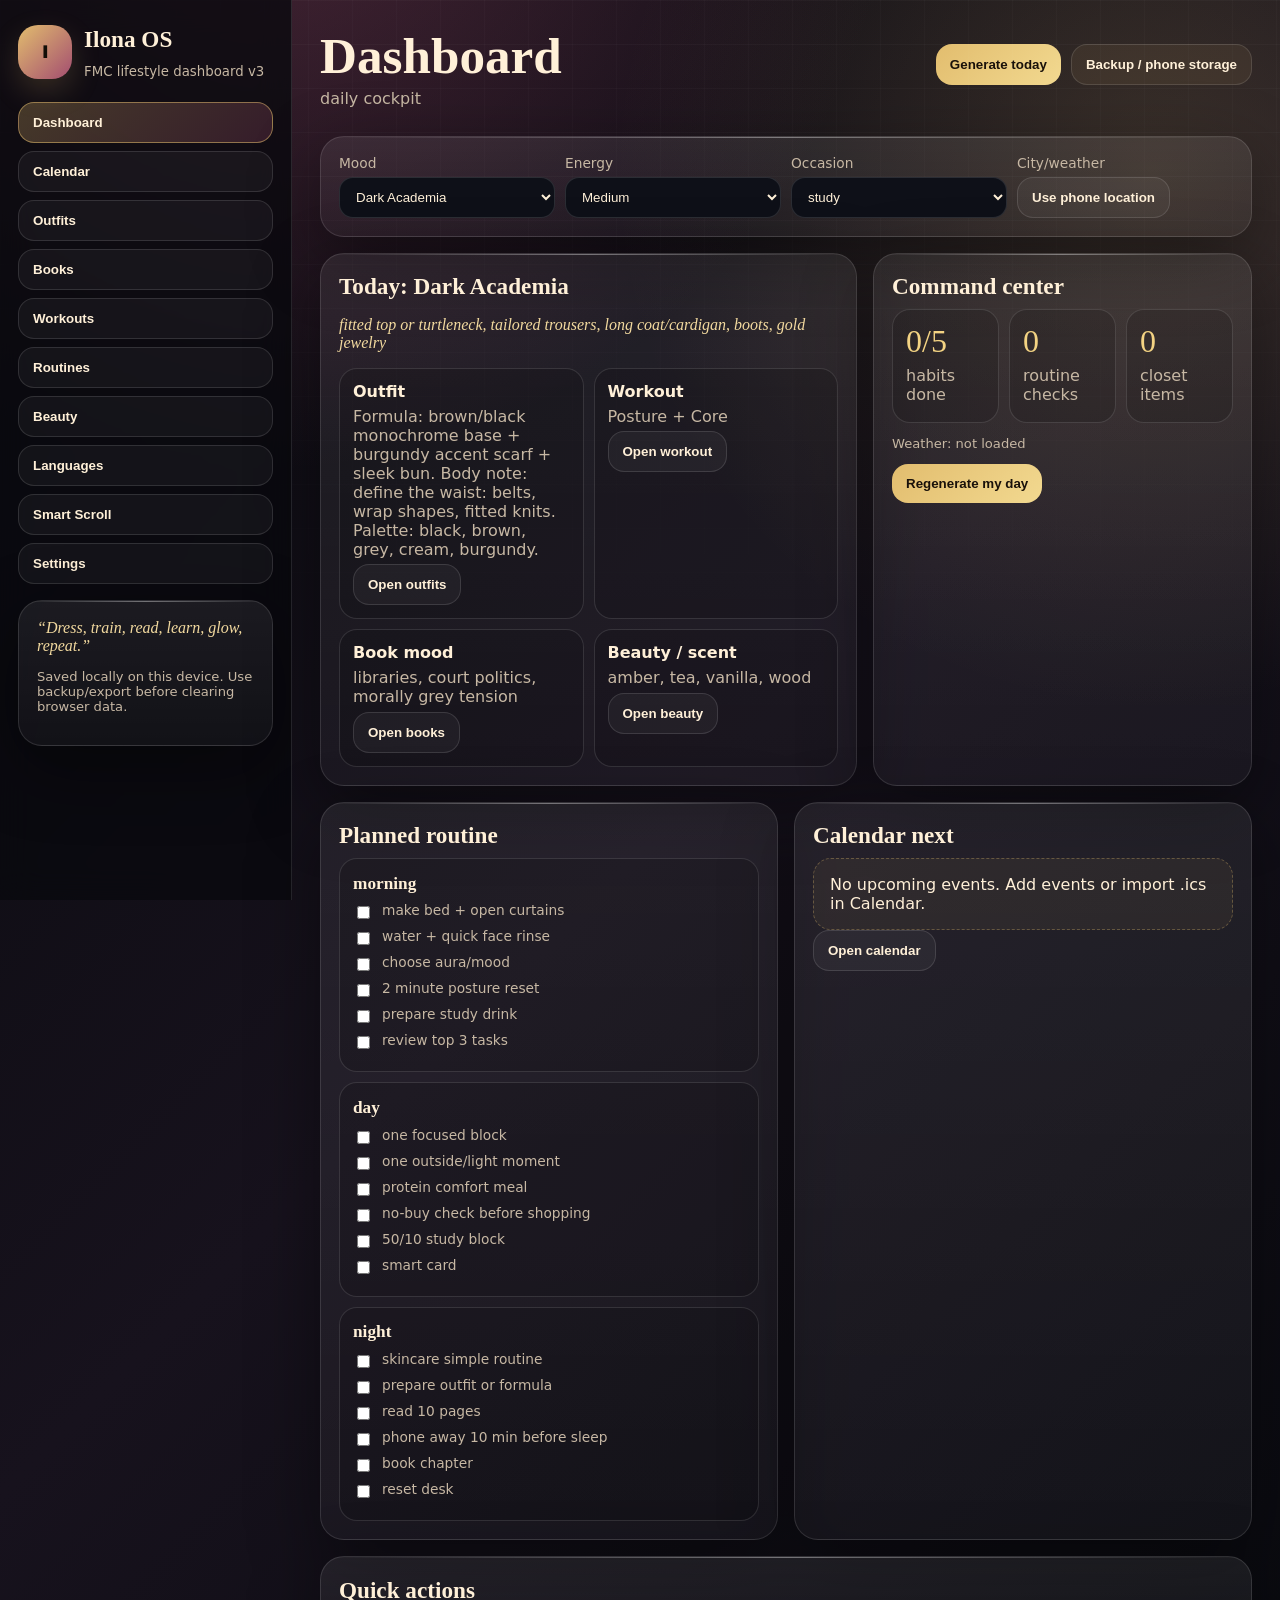
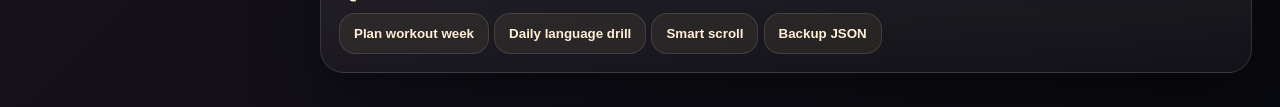
==== commit 9844a741: "third v" ====
--- a/index.html
+++ b/index.html
@@ -1,132 +1,202 @@
 <!doctype html>
-<html lang="en">
+<html lang="fr">
 <head>
   <meta charset="UTF-8" />
-  <meta name="viewport" content="width=device-width, initial-scale=1.0" />
-  <title>Aurelia OS V2</title>
+  <meta name="viewport" content="width=device-width, initial-scale=1.0, viewport-fit=cover" />
+  <title>Ilona OS</title>
   <link rel="icon" href="./assets/favicon.svg" />
+  <link rel="manifest" href="./manifest.webmanifest" />
+  <meta name="theme-color" content="#17121d" />
   <style>
     :root{
-      --bg:#0f1118; --panel:#171925; --panel2:#202333; --text:#f8ebd2; --muted:#b9ac9c;
-      --gold:#d8b66a; --rose:#9b456d; --green:#526f5a; --line:rgba(255,255,255,.1);
-      --shadow:0 20px 60px rgba(0,0,0,.35); --radius:22px;
+      --bg:#0c0d12; --panel:#17131f; --panel2:#211827; --ink:#fff0d8; --muted:#c7b8a4;
+      --gold:#e2bd6e; --rose:#a34d70; --wine:#672945; --sage:#6f8569; --line:rgba(255,255,255,.12);
+      --good:#9dd69d; --bad:#ffaaaa; --shadow:0 22px 70px rgba(0,0,0,.42); --radius:24px;
     }
-    *{box-sizing:border-box} body{margin:0;background:radial-gradient(circle at top left,#2b2335 0,#0f1118 42%,#090a0f 100%);color:var(--text);font-family:Inter,ui-sans-serif,system-ui,-apple-system,Segoe UI,sans-serif;min-height:100vh}
-    h1,h2,h3{font-family:Georgia,serif;margin:.1rem 0}.app{display:grid;grid-template-columns:290px 1fr;min-height:100vh}.side{position:sticky;top:0;height:100vh;padding:22px;background:rgba(12,13,20,.8);border-right:1px solid var(--line);backdrop-filter:blur(14px);overflow:auto}.brand{display:flex;gap:12px;align-items:center;margin-bottom:20px}.crest{width:48px;height:48px;border-radius:18px;background:linear-gradient(135deg,var(--gold),var(--rose));display:grid;place-items:center;color:#111;font-weight:900}.brand small{color:var(--muted)}.nav{display:grid;gap:8px}.nav button,.ghost,.primary,.danger{border:1px solid var(--line);background:rgba(255,255,255,.04);color:var(--text);border-radius:16px;padding:12px 14px;text-align:left;cursor:pointer;font-weight:700}.nav button.active{background:linear-gradient(135deg,rgba(216,182,106,.22),rgba(155,69,109,.24));border-color:rgba(216,182,106,.5)}.main{padding:28px;max-width:1350px;width:100%;margin:auto}.hero{display:flex;justify-content:space-between;gap:16px;align-items:flex-start;margin-bottom:20px}.hero p{color:var(--muted);max-width:760px}.grid{display:grid;grid-template-columns:repeat(12,1fr);gap:16px}.card{background:linear-gradient(180deg,rgba(255,255,255,.07),rgba(255,255,255,.035));border:1px solid var(--line);border-radius:var(--radius);padding:18px;box-shadow:var(--shadow)}.span12{grid-column:span 12}.span8{grid-column:span 8}.span6{grid-column:span 6}.span4{grid-column:span 4}.span3{grid-column:span 3}.pill{display:inline-flex;align-items:center;gap:7px;border:1px solid var(--line);background:rgba(255,255,255,.05);border-radius:999px;padding:7px 11px;margin:4px 4px 4px 0;color:#f4e6c7;font-size:.9rem}.primary{background:linear-gradient(135deg,var(--gold),#e3c88b);color:#17120b;border:0;text-align:center}.danger{background:rgba(152,62,74,.22);border-color:rgba(255,130,130,.35);color:#ffd4d4;text-align:center}.ghost{text-align:center}label{display:block;font-size:.86rem;color:var(--muted);margin-bottom:6px}input,select,textarea{width:100%;background:#0f121c;color:var(--text);border:1px solid var(--line);border-radius:14px;padding:11px 12px;outline:none}textarea{min-height:90px;resize:vertical}.row{display:grid;grid-template-columns:repeat(2,1fr);gap:10px}.row3{display:grid;grid-template-columns:repeat(3,1fr);gap:10px}.list{display:grid;gap:10px}.item{border:1px solid var(--line);border-radius:18px;padding:13px;background:rgba(0,0,0,.12)}.item p{color:var(--muted);margin:.35rem 0}.tiny{font-size:.82rem;color:var(--muted)}.hidden{display:none!important}.clothes{display:grid;grid-template-columns:repeat(auto-fill,minmax(140px,1fr));gap:12px}.cloth{border:1px solid var(--line);border-radius:18px;overflow:hidden;background:rgba(0,0,0,.12)}.cloth img{width:100%;height:150px;object-fit:cover;display:block}.cloth div{padding:10px}.tabs{display:flex;gap:8px;flex-wrap:wrap;margin-bottom:12px}.tabs button{border:1px solid var(--line);border-radius:999px;padding:9px 13px;background:rgba(255,255,255,.04);color:var(--text);cursor:pointer}.tabs button.active{background:var(--gold);color:#111}.progress{height:10px;background:#0f121c;border-radius:999px;overflow:hidden;border:1px solid var(--line)}.progress span{display:block;height:100%;background:linear-gradient(90deg,var(--green),var(--gold));width:0%}.quote{font-family:Georgia,serif;font-style:italic;color:#f1d99f}.resource a,.item a{color:#f1cf82}.miniCal{display:grid;grid-template-columns:repeat(7,1fr);gap:6px}.day{min-height:72px;border:1px solid var(--line);border-radius:14px;padding:7px;background:rgba(255,255,255,.03);font-size:.82rem}.day.today{border-color:var(--gold);background:rgba(216,182,106,.12)}.eventdot{display:block;margin-top:4px;background:rgba(155,69,109,.55);border-radius:9px;padding:2px 5px;font-size:.72rem;white-space:nowrap;overflow:hidden;text-overflow:ellipsis}.toast{position:fixed;right:20px;bottom:20px;background:#171925;border:1px solid var(--line);border-radius:16px;padding:13px 16px;box-shadow:var(--shadow);z-index:9}.mobileTop{display:none}@media(max-width:900px){.app{grid-template-columns:1fr}.side{display:none}.mobileTop{display:flex;position:sticky;top:0;z-index:5;background:#10121a;padding:10px;gap:8px;overflow:auto;border-bottom:1px solid var(--line)}.mobileTop button{white-space:nowrap}.main{padding:16px}.span8,.span6,.span4,.span3{grid-column:span 12}.hero{display:block}.row,.row3{grid-template-columns:1fr}}
+    *{box-sizing:border-box} html{scroll-behavior:smooth} body{margin:0;min-height:100vh;color:var(--ink);font-family:Inter,ui-sans-serif,system-ui,-apple-system,Segoe UI,sans-serif;background:
+      radial-gradient(circle at 20% -10%,rgba(163,77,112,.42),transparent 30%),
+      radial-gradient(circle at 90% 10%,rgba(226,189,110,.18),transparent 28%),
+      linear-gradient(135deg,#08090d,#17121d 50%,#090a0f);}
+    body:before{content:"";position:fixed;inset:0;pointer-events:none;background-image:linear-gradient(rgba(255,255,255,.03) 1px,transparent 1px),linear-gradient(90deg,rgba(255,255,255,.025) 1px,transparent 1px);background-size:44px 44px;mask-image:linear-gradient(to bottom,rgba(0,0,0,.9),transparent 85%)}
+    h1,h2,h3{font-family:Georgia,serif;margin:.1rem 0 .55rem} h1{font-size:clamp(2rem,4vw,4rem);line-height:.95} h2{font-size:1.45rem} h3{font-size:1.08rem}.muted,.tiny{color:var(--muted)}.tiny{font-size:.82rem}.app{display:grid;grid-template-columns:292px 1fr;min-height:100vh}.side{position:sticky;top:0;height:100vh;padding:24px 18px;background:rgba(10,10,15,.78);border-right:1px solid var(--line);backdrop-filter:blur(16px);overflow:auto}.brand{display:flex;gap:12px;align-items:center;margin-bottom:22px}.crest{width:54px;height:54px;border-radius:20px;background:linear-gradient(135deg,var(--gold),var(--rose));color:#120e08;display:grid;place-items:center;font-weight:950;box-shadow:0 12px 30px rgba(226,189,110,.18)}.brand small{color:var(--muted)}.nav{display:grid;gap:8px}.nav button,.ghost,.primary,.danger,.softBtn{border:1px solid var(--line);background:rgba(255,255,255,.045);color:var(--ink);border-radius:16px;padding:12px 14px;cursor:pointer;font-weight:800;text-align:left;transition:.16s transform,.16s background}.nav button:hover,.ghost:hover,.softBtn:hover{transform:translateY(-1px);background:rgba(255,255,255,.075)}.nav button.active{background:linear-gradient(135deg,rgba(226,189,110,.26),rgba(163,77,112,.25));border-color:rgba(226,189,110,.52)}.primary{background:linear-gradient(135deg,var(--gold),#f2d990);color:#19110a;border:0;text-align:center}.danger{background:rgba(120,45,54,.25);border-color:rgba(255,150,150,.35);color:#ffd7d7;text-align:center}.ghost,.softBtn{text-align:center}.softBtn{background:rgba(226,189,110,.08)}.main{padding:calc(env(safe-area-inset-top) + 30px) 28px 34px;max-width:1400px;width:100%;margin:auto}.hero{display:flex;justify-content:space-between;gap:18px;align-items:flex-start;margin-bottom:22px}.hero p{color:var(--muted);max-width:840px;margin:.35rem 0}.actionBar{display:flex;gap:10px;flex-wrap:wrap;padding-top:8px;margin-top:6px}.grid{display:grid;grid-template-columns:repeat(12,1fr);gap:16px}.card{position:relative;background:linear-gradient(180deg,rgba(255,255,255,.075),rgba(255,255,255,.034));border:1px solid var(--line);border-radius:var(--radius);padding:18px;box-shadow:var(--shadow);overflow:hidden}.card:before{content:"";position:absolute;inset:0 0 auto 0;height:1px;background:linear-gradient(90deg,transparent,rgba(255,255,255,.38),transparent);pointer-events:none}.span12{grid-column:span 12}.span8{grid-column:span 8}.span7{grid-column:span 7}.span6{grid-column:span 6}.span5{grid-column:span 5}.span4{grid-column:span 4}.span3{grid-column:span 3}.span2{grid-column:span 2}.pill{display:inline-flex;align-items:center;gap:7px;border:1px solid var(--line);background:rgba(255,255,255,.055);border-radius:999px;padding:7px 11px;margin:4px 4px 4px 0;color:#f8e6c1;font-size:.88rem}.pill.good{background:rgba(117,175,111,.18);border-color:rgba(157,214,157,.35)}.pill.bad{background:rgba(163,77,112,.17)} label{display:block;font-size:.86rem;color:var(--muted);margin:0 0 6px} input,select,textarea{width:100%;background:#0e1018;color:var(--ink);border:1px solid var(--line);border-radius:14px;padding:11px 12px;outline:none} textarea{min-height:92px;resize:vertical}.row{display:grid;grid-template-columns:repeat(2,1fr);gap:10px}.row3{display:grid;grid-template-columns:repeat(3,1fr);gap:10px}.row4{display:grid;grid-template-columns:repeat(4,1fr);gap:10px}.list{display:grid;gap:10px}.item{border:1px solid var(--line);border-radius:18px;padding:13px;background:rgba(0,0,0,.15)}.item p{color:var(--muted);margin:.35rem 0}.hidden{display:none!important}.quote{font-family:Georgia,serif;font-style:italic;color:#f2d99f}.clothes{display:grid;grid-template-columns:repeat(auto-fill,minmax(145px,1fr));gap:12px}.cloth{border:1px solid var(--line);border-radius:18px;overflow:hidden;background:rgba(0,0,0,.15)}.cloth img{width:100%;height:158px;object-fit:cover;display:block;background:#111}.cloth div{padding:10px}.tabs{display:flex;gap:8px;flex-wrap:wrap;margin:10px 0}.tabs button{border:1px solid var(--line);border-radius:999px;padding:9px 13px;background:rgba(255,255,255,.045);color:var(--ink);cursor:pointer}.tabs button.active{background:var(--gold);color:#111}.progress{height:10px;background:#0f121c;border-radius:999px;overflow:hidden;border:1px solid var(--line)}.progress span{display:block;height:100%;background:linear-gradient(90deg,var(--sage),var(--gold));width:0%}.resource a,.item a{color:#f1cf82}.miniCal{display:grid;grid-template-columns:repeat(7,1fr);gap:6px}.day{min-height:82px;border:1px solid var(--line);border-radius:14px;padding:7px;background:rgba(255,255,255,.035);font-size:.82rem}.day.today{border-color:var(--gold);background:rgba(226,189,110,.12)}.eventdot{display:block;margin-top:4px;background:rgba(163,77,112,.55);border-radius:9px;padding:2px 5px;font-size:.72rem;white-space:nowrap;overflow:hidden;text-overflow:ellipsis}.routineGrid{display:grid;grid-template-columns:repeat(auto-fit,minmax(220px,1fr));gap:10px}.move{border-left:3px solid var(--gold);padding-left:10px}.bookCover{width:56px;height:82px;object-fit:cover;border-radius:9px;float:left;margin-right:12px;background:#111}.toast{position:fixed;right:20px;bottom:20px;background:#17131f;border:1px solid var(--line);border-radius:16px;padding:13px 16px;box-shadow:var(--shadow);z-index:99}.mobileTop{display:none}.stickyTools{position:sticky;top:0;z-index:3;background:linear-gradient(180deg,rgba(12,13,18,.98),rgba(12,13,18,.82));padding:calc(env(safe-area-inset-top) + 10px) 0 10px;margin-top:calc(-1 * env(safe-area-inset-top));backdrop-filter:blur(12px)}hr{border:0;border-top:1px solid var(--line);margin:14px 0}.checkline{display:flex;gap:9px;align-items:flex-start}.checkline input{width:auto;margin-top:4px}.kpi{font-size:2rem;font-family:Georgia,serif;color:#f3d383}.empty{border:1px dashed rgba(226,189,110,.32);border-radius:18px;padding:16px;background:rgba(226,189,110,.055)}
+    @media(max-width:980px){.app{grid-template-columns:1fr}.side{display:none}.mobileTop{display:flex;position:sticky;top:0;z-index:30;background:rgba(10,10,15,.96);padding:calc(env(safe-area-inset-top) + 12px) 10px 10px;gap:8px;overflow:auto;border-bottom:1px solid var(--line);backdrop-filter:blur(14px)}.mobileTop button{white-space:nowrap}.main{padding:18px 14px 76px}.hero{display:block;padding-top:10px}.actionBar{margin-top:10px}.span8,.span7,.span6,.span5,.span4,.span3,.span2{grid-column:span 12}.row,.row3,.row4{grid-template-columns:1fr}.miniCal{grid-template-columns:repeat(2,1fr)}.day{min-height:65px}.card{padding:15px}.mobileBottom{display:grid!important}} .mobileBottom{display:none;position:fixed;left:0;right:0;bottom:0;z-index:40;grid-template-columns:repeat(5,1fr);gap:4px;padding:7px 8px calc(env(safe-area-inset-bottom) + 7px);background:rgba(10,10,15,.96);border-top:1px solid var(--line);backdrop-filter:blur(14px)}.mobileBottom button{font-size:.72rem;padding:8px 4px;border-radius:12px;text-align:center}
   </style>
 </head>
 <body>
 <div class="mobileTop" id="mobileNav"></div>
 <div class="app">
   <aside class="side">
-    <div class="brand"><div class="crest">A</div><div><h2>Aurelia OS</h2><small>free lifestyle dashboard v2</small></div></div>
+    <div class="brand"><div class="crest">I</div><div><h2>Ilona OS</h2><small>FMC lifestyle dashboard v3</small></div></div>
     <div class="nav" id="nav"></div>
-    <div class="card" style="margin-top:16px"><div class="quote">“Classy, strong, educated, magnetic.”</div><p class="tiny">Everything is saved locally in your browser. Export backups often.</p></div>
+    <div class="card" style="margin-top:16px"><div class="quote">“Dress, train, read, learn, glow, repeat.”</div><p class="tiny">Saved locally on this device. Use backup/export before clearing browser data.</p></div>
   </aside>
   <main class="main">
-    <div class="hero"><div><h1 id="pageTitle">Dashboard</h1><p id="pageSub">Mood, calendar, outfits, books, learning, skincare, habits and knowledge in one free static app.</p></div><button class="primary" onclick="generateDay()">Generate today</button></div>
+    <div class="hero">
+      <div><h1 id="pageTitle">Dashboard</h1><p id="pageSub">A daily interactive lifestyle cockpit: routines, calendar, books, outfits, body-shape styling, workouts, learning and beauty.</p></div>
+      <div class="actionBar"><button class="primary" onclick="generateDay()">Generate today</button><button class="softBtn" onclick="show('settings')">Backup / phone storage</button></div>
+    </div>
     <section id="dashboard" class="page"></section>
     <section id="calendar" class="page hidden"></section>
     <section id="wardrobe" class="page hidden"></section>
     <section id="books" class="page hidden"></section>
+    <section id="workouts" class="page hidden"></section>
+    <section id="habits" class="page hidden"></section>
     <section id="beauty" class="page hidden"></section>
     <section id="learning" class="page hidden"></section>
     <section id="smart" class="page hidden"></section>
-    <section id="habits" class="page hidden"></section>
     <section id="settings" class="page hidden"></section>
   </main>
 </div>
+<div class="mobileBottom" id="mobileBottom"></div>
 <div id="toast" class="toast hidden"></div>
 <script>
-const LS='aurelia-v2-data';
+const LS='ilona-os-v3-data';
 const todayKey=()=>new Date().toISOString().slice(0,10);
 const uid=()=>Math.random().toString(36).slice(2)+Date.now().toString(36);
+const days=['Sunday','Monday','Tuesday','Wednesday','Thursday','Friday','Saturday'];
+const frDays=['Dimanche','Lundi','Mardi','Mercredi','Jeudi','Vendredi','Samedi'];
 const defaultData={
-  profile:{name:'Ilona',aesthetics:['dark academia','modern fae','royal court'],city:'Rennes',googleClientId:''},
-  mood:'Dark Academia', energy:'Medium', occasion:'study', weather:null, dayPlan:null,
-  clothes:[], events:[], habits:[
-    {id:uid(),name:'Skincare',done:{}},{id:uid(),name:'Stretch 10 min',done:{}},{id:uid(),name:'Read 10 pages',done:{}},{id:uid(),name:'Spanish/Japanese/LSF drill',done:{}}
-  ],
-  booksSaved:[], products:[], prices:[], knowledgeSaved:[], customCards:[], languageLog:[], changelog:[]
+  profile:{name:'Ilona',city:'Rennes',bodyShape:'bust-waist',height:'',styleNotes:'',colorPrefs:'black, burgundy, cream, gold',googleClientId:''},
+  mood:'Dark Academia',energy:'Medium',occasion:'study',weather:null,dayPlan:null,
+  clothes:[],events:[],weeklyWorkouts:{},routineChecks:{},customRoutine:[],
+  habits:[{id:uid(),name:'Morning reset',done:{}},{id:uid(),name:'Move my body',done:{}},{id:uid(),name:'Read 10 pages',done:{}},{id:uid(),name:'Language drill',done:{}},{id:uid(),name:'Evening skincare',done:{}}],
+  bookStatus:{},booksSaved:[],products:[],prices:[],knowledgeSaved:[],customCards:[],languageLog:[],changelog:[{date:todayKey(),note:'Installed Ilona OS v3'}],persisted:false
 };
 let data=load();
-function load(){try{return {...defaultData,...JSON.parse(localStorage.getItem(LS)||'{}')}}catch(e){return structuredClone(defaultData)}}
+function load(){try{return deepMerge(structuredClone(defaultData),JSON.parse(localStorage.getItem(LS)||'{}'))}catch(e){return structuredClone(defaultData)}}
+function deepMerge(a,b){for(const k in b){if(b[k]&&typeof b[k]==='object'&&!Array.isArray(b[k])&&a[k]&&typeof a[k]==='object'&&!Array.isArray(a[k]))deepMerge(a[k],b[k]);else a[k]=b[k]}return a}
 function save(){localStorage.setItem(LS,JSON.stringify(data));}
 function toast(msg){const t=document.getElementById('toast');t.textContent=msg;t.classList.remove('hidden');setTimeout(()=>t.classList.add('hidden'),2600)}
-function esc(s=''){return String(s).replace(/[&<>"]/g,m=>({'&':'&amp;','<':'&lt;','>':'&gt;','"':'&quot;'}[m]))}
-const pages=[['dashboard','Dashboard','daily aura'],['calendar','Calendar','manual, .ics, optional Google'],['wardrobe','Wardrobe','closet + outfits'],['books','Book Oracle','romantasy recs'],['beauty','Beauty + Prices','skincare, scent, wishlist'],['learning','Languages','Spanish, Japanese, LSF'],['smart','Smart Scroll','sourced knowledge'],['habits','Habits','quests + streaks'],['settings','Settings','backup + APIs']];
-function buildNav(){const n=document.getElementById('nav'), m=document.getElementById('mobileNav');n.innerHTML=m.innerHTML=''; pages.forEach(([id,label])=>{for(const c of [n,m]){const b=document.createElement('button');b.textContent=label;b.onclick=()=>show(id);b.dataset.page=id;c.appendChild(b)}})}
-function show(id){document.querySelectorAll('.page').forEach(p=>p.classList.add('hidden'));document.getElementById(id).classList.remove('hidden');document.querySelectorAll('[data-page]').forEach(b=>b.classList.toggle('active',b.dataset.page===id));const p=pages.find(x=>x[0]===id);document.getElementById('pageTitle').textContent=p[1];document.getElementById('pageSub').textContent=p[2]; renderAll(false)}
-const moodMap={
- 'Soft Fae':{colors:['cream','white','pink','sage'],workout:'gentle mobility + long walk',book:'soft romantasy, healing arc, forest magic',beauty:'glowy skin, soft hair, vanilla musk',food:'warm toast, fruit, protein yogurt'},
- 'Dark Academia':{colors:['black','brown','grey','burgundy'],workout:'posture + core + 20 min walk',book:'court politics, morally grey characters, library vibes',beauty:'clean skin, neat hair, amber scent',food:'protein pasta or soup + bread'},
- 'Warrior Mode':{colors:['black','red','green','gold'],workout:'legs, agility, core, balance',book:'strong FMC, training, revenge, dragons',beauty:'slick hair, sunscreen, woody scent',food:'high protein comfort meal'},
- 'Royal Court':{colors:['cream','black','gold','burgundy'],workout:'pilates posture + glutes',book:'political intrigue, gowns, dangerous romance',beauty:'polished skin, jewelry, elegant perfume',food:'fancy student plate'},
- 'Recovery Day':{colors:['grey','cream','soft'],workout:'stretching only + hydration',book:'comfort fantasy, low stress',beauty:'repair routine, no new actives',food:'easy pasta or toastie'}
-};
-function generateDay(){const m=moodMap[data.mood]||moodMap['Dark Academia'];const clothes=pickOutfit();const ev=todaysEvents();data.dayPlan={date:todayKey(),aura:`${data.mood} ${data.energy} ${data.occasion}`.trim(),outfit:clothes.title,workout:m.workout,book:m.book,beauty:m.beauty,food:m.food,events:ev.slice(0,3).map(e=>e.title),quest:random(['clean desk for 5 min','drink water before coffee','walk outside 10 min','read one chapter','prepare tomorrow outfit','do a 15-min language drill']),knowledge:random(seedCards()).title};save();renderDashboard();toast('Daily plan generated')}
+function esc(s=''){return String(s??'').replace(/[&<>"']/g,m=>({'&':'&amp;','<':'&lt;','>':'&gt;','"':'&quot;',"'":'&#39;'}[m]))}
+function slug(s=''){return String(s).toLowerCase().replace(/[^a-z0-9]+/g,'-').replace(/(^-|-$)/g,'')}
 function random(a){return a[Math.floor(Math.random()*a.length)]}
-function getWeatherAdvice(){if(!data.weather)return 'Add your city and fetch weather for smarter outfits.';const t=data.weather.temp; if(t<8)return 'Cold: coat, warm layers, boots.'; if(t<16)return 'Mild-cold: jacket, long sleeves, closed shoes.'; if(t<25)return 'Comfortable: light layers.'; return 'Hot: breathable fabrics, SPF, hair up.'}
-async function fetchWeather(){const city=document.getElementById('city').value||data.profile.city||'Rennes';try{const geo=await fetch(`https://geocoding-api.open-meteo.com/v1/search?name=${encodeURIComponent(city)}&count=1&language=en&format=json`).then(r=>r.json());const g=geo.results?.[0];if(!g)throw new Error('City not found');const w=await fetch(`https://api.open-meteo.com/v1/forecast?latitude=${g.latitude}&longitude=${g.longitude}&current=temperature_2m,precipitation,wind_speed_10m&timezone=auto`).then(r=>r.json());data.profile.city=city;data.weather={city:g.name,temp:w.current.temperature_2m,wind:w.current.wind_speed_10m,rain:w.current.precipitation};save();renderDashboard();toast('Weather updated')}catch(e){toast('Weather failed: '+e.message)}}
-function renderDashboard(){const el=document.getElementById('dashboard');const plan=data.dayPlan;el.innerHTML=`<div class="grid">
- <div class="card span8"><h2>Daily Aura</h2><div class="row3"><div><label>Mood</label><select id="moodSel" onchange="data.mood=this.value;save();renderDashboard()">${Object.keys(moodMap).map(m=>`<option ${data.mood===m?'selected':''}>${m}</option>`).join('')}</select></div><div><label>Energy</label><select onchange="data.energy=this.value;save()"><option>Low</option><option ${data.energy==='Medium'?'selected':''}>Medium</option><option ${data.energy==='High'?'selected':''}>High</option></select></div><div><label>Occasion</label><input value="${esc(data.occasion)}" onchange="data.occasion=this.value;save()"></div></div><br><button class="primary" onclick="generateDay()">Generate mood-based day</button>${plan?`<div class="item" style="margin-top:14px"><h3>${esc(plan.aura)}</h3><span class="pill">Outfit: ${esc(plan.outfit)}</span><span class="pill">Workout: ${esc(plan.workout)}</span><span class="pill">Book: ${esc(plan.book)}</span><span class="pill">Beauty: ${esc(plan.beauty)}</span><span class="pill">Food: ${esc(plan.food)}</span><p><b>Main quest:</b> ${esc(plan.quest)}</p><p><b>Knowledge:</b> ${esc(plan.knowledge)}</p>${plan.events?.length?`<p><b>Calendar:</b> ${plan.events.map(esc).join(', ')}</p>`:''}</div>`:'<p class="tiny">Click generate to create a plan from your mood, wardrobe, calendar and weather.</p>'}</div>
- <div class="card span4"><h2>Weather styling</h2><div class="row"><div><label>City</label><input id="city" value="${esc(data.profile.city||'')}"></div><div style="display:flex;align-items:end"><button class="ghost" onclick="fetchWeather()">Fetch</button></div></div><p>${data.weather?`<b>${esc(data.weather.city)}</b>: ${data.weather.temp}°C, wind ${data.weather.wind} km/h, rain ${data.weather.rain}mm`:'No weather yet.'}</p><p class="pill">${getWeatherAdvice()}</p></div>
- <div class="card span4"><h2>Today calendar</h2><div class="list">${todaysEvents().slice(0,4).map(eventHtml).join('')||'<p class="tiny">No event today. Add/import events in Calendar.</p>'}</div></div>
- <div class="card span4"><h2>Next outfit</h2>${outfitHtml(pickOutfit())}</div>
- <div class="card span4"><h2>Quest streak</h2>${habitSummary()}</div>
- <div class="card span6"><h2>Quick actions</h2><button class="ghost" onclick="show('books')">Find hidden-gem romantasy</button> <button class="ghost" onclick="show('learning')">Open language drills</button> <button class="ghost" onclick="show('beauty')">Compare skincare prices</button> <button class="ghost" onclick="show('smart')">Smart scroll</button></div>
- <div class="card span6"><h2>Update system</h2><p class="tiny">Use Settings → Import Data Pack to add new books, routines, resources or knowledge cards without recoding the site.</p><button class="primary" onclick="show('settings')">Open settings + backups</button></div>
+const pages=[['dashboard','Dashboard','daily cockpit'],['calendar','Calendar','events + .ics'],['wardrobe','Outfits','closet + body shape'],['books','Books','romantasy oracle'],['workouts','Workouts','planned moves'],['habits','Routines','habits + daily checks'],['beauty','Beauty','skincare + prices'],['learning','Languages','Spanish, Japanese, LSF'],['smart','Smart Scroll','sourced knowledge'],['settings','Settings','backup + storage']];
+function buildNav(){const n=document.getElementById('nav'),m=document.getElementById('mobileNav'),b=document.getElementById('mobileBottom');n.innerHTML=m.innerHTML=b.innerHTML='';pages.forEach(([id,label])=>{for(const c of [n,m]){const bt=document.createElement('button');bt.textContent=label;bt.dataset.page=id;bt.onclick=()=>show(id);c.appendChild(bt)}});[['dashboard','Home'],['wardrobe','Outfit'],['books','Books'],['workouts','Train'],['habits','Habits']].forEach(([id,label])=>{const bt=document.createElement('button');bt.textContent=label;bt.dataset.page=id;bt.className='softBtn';bt.onclick=()=>show(id);b.appendChild(bt)})}
+function show(id){document.querySelectorAll('.page').forEach(p=>p.classList.add('hidden'));document.getElementById(id).classList.remove('hidden');document.querySelectorAll('[data-page]').forEach(btn=>btn.classList.toggle('active',btn.dataset.page===id));const p=pages.find(x=>x[0]===id);document.getElementById('pageTitle').textContent=p[1];document.getElementById('pageSub').textContent=p[2];renderAll(false)}
+const moods={
+ 'Soft Fae':{colors:['cream','white','rose','sage','pale blue'],outfit:'soft knit, flowing skirt or wide-leg trousers, delicate jewelry, ballet flats or clean sneakers',scent:'vanilla musk + clean lotion',food:'warm toast, fruit, protein yogurt',book:'healing magic, soft romance, forest court',routine:'gentle',workout:'Soft Fae Mobility'},
+ 'Dark Academia':{colors:['black','brown','grey','cream','burgundy'],outfit:'fitted top or turtleneck, tailored trousers, long coat/cardigan, boots, gold jewelry',scent:'amber, tea, vanilla, wood',food:'soup + bread or protein pasta',book:'libraries, court politics, morally grey tension',routine:'focus',workout:'Posture + Core'},
+ 'Warrior Mode':{colors:['black','forest green','deep red','charcoal','gold'],outfit:'structured top, high waist bottoms, boots, belt/waist detail, sleek hair',scent:'woody amber or dark vanilla',food:'high-protein comfort meal',book:'training arc, revenge, dragons, strategic FMC',routine:'discipline',workout:'Dragon Rider Strength'},
+ 'Royal Court':{colors:['cream','black','gold','burgundy','navy'],outfit:'polished fitted base, elegant trousers/skirt, coat, jewelry, clean shoes',scent:'powdery floral + amber',food:'pretty balanced plate',book:'gowns, politics, court intrigue, dangerous romance',routine:'polished',workout:'Royal Posture Pilates'},
+ 'Recovery Day':{colors:['cream','grey','soft brown','sage'],outfit:'matching lounge set or soft trousers, cardigan, simple jewelry',scent:'clean laundry or soft musk',food:'easy pasta/toastie/soup',book:'comfort fantasy, low-stress romance',routine:'repair',workout:'Recovery Stretch'}
+};
+const bodyAdvice={
+ 'bust-waist':{label:'Big bust / small waist',tips:['define the waist: belts, wrap shapes, fitted knits','square/V/scoop necks often feel less bulky than high stiff collars','balance with wide-leg/straight trousers or A-line skirts','avoid boxy tops unless tucked or cropped']},
+ 'hourglass':{label:'Hourglass',tips:['keep waist visible','choose fitted or gently structured pieces','match volume top/bottom']},
+ 'pear':{label:'Pear',tips:['bring detail near shoulders/neckline','straight or wide-leg bottoms','cropped jackets can define waist']},
+ 'rectangle':{label:'Rectangle',tips:['create shape with belts/layers','use contrast between fitted and loose pieces','try peplum/wrap/cropped tops']},
+ 'apple':{label:'Apple',tips:['open necklines and long vertical layers','structured jackets','avoid clingy midsection if uncomfortable']},
+ 'inverted':{label:'Inverted triangle',tips:['soften shoulders with simple tops','add volume/interest to bottoms','wide-leg trousers and skirts balance shape']}
+};
+const outfitFormulas={
+ 'Dark Academia':['black fitted top + wide-leg trousers + belt + loafers/boots + gold hoops','cream knit + dark skirt + tights + long coat + book tote','brown/black monochrome base + burgundy accent scarf + sleek bun'],
+ 'Warrior Mode':['black square-neck top + cargo/straight trousers + boots + belt','fitted long sleeve + wide-leg pants + structured jacket + dark jewelry','tank/top + cardigan tied at waist + sneakers for agility day'],
+ 'Royal Court':['cream blouse/top + black tailored trousers + gold jewelry + clean coat','burgundy or navy fitted top + long skirt + boots + perfume','monochrome base + one elegant statement accessory'],
+ 'Soft Fae':['soft knit + satin/flowy skirt + delicate necklace','cream top + pale trousers + cardigan + ballet flats','white shirt open over fitted top + light denim + soft scent'],
+ 'Recovery Day':['matching soft set + cardigan + claw clip','leggings/wide joggers + oversized knit + clean socks','soft tee tucked into comfortable trousers + simple jewelry']
+};
+function generateDay(){const m=moods[data.mood]||moods['Dark Academia'];const outfit=makeOutfitIdea();const w=workoutFor(data.mood,data.energy);data.dayPlan={date:todayKey(),mood:data.mood,energy:data.energy,occasion:data.occasion,aura:`${data.mood} ${data.energy} energy`,outfit,workout:w.name,book:m.book,beauty:m.scent,food:m.food,focus:routineByMood(data.mood).day[0],knowledge:random(seedCards()).title};save();renderAll();toast('Today planned')}
+function nextEvents(n=3){return data.events.filter(e=>e.date>=todayKey()).sort((a,b)=>(a.date+a.time).localeCompare(b.date+b.time)).slice(0,n)}
+function completionToday(){const checks=Object.keys(data.routineChecks||{}).filter(k=>k.startsWith(todayKey()+':')&&data.routineChecks[k]).length;const habits=data.habits.filter(h=>h.done?.[todayKey()]).length;return {checks,habits,total:checks+habits}}
+function renderDashboard(){const m=moods[data.mood]||moods['Dark Academia'];const plan=data.dayPlan;const c=completionToday();const events=nextEvents();const el=document.getElementById('dashboard');el.innerHTML=`<div class="grid">
+ <div class="card span12"><div class="row4"><div><label>Mood</label><select id="dashMood" onchange="data.mood=this.value;save();renderDashboard()">${Object.keys(moods).map(x=>`<option ${data.mood===x?'selected':''}>${x}</option>`).join('')}</select></div><div><label>Energy</label><select onchange="data.energy=this.value;save();renderDashboard()"><option ${data.energy==='Low'?'selected':''}>Low</option><option ${data.energy==='Medium'?'selected':''}>Medium</option><option ${data.energy==='High'?'selected':''}>High</option></select></div><div><label>Occasion</label><select onchange="data.occasion=this.value;save();renderDashboard()"><option>study</option><option>work</option><option>date</option><option>chill</option><option>presentation</option><option>errands</option></select></div><div><label>City/weather</label><button class="ghost" onclick="getWeather()">Use phone location</button></div></div></div>
+ <div class="card span7"><h2>Today: ${esc(plan?.aura||data.mood)}</h2><p class="quote">${esc(m.outfit)}</p><div class="routineGrid"><div class="item"><b>Outfit</b><p>${esc(plan?.outfit?.text||makeOutfitIdea().text)}</p><button class="ghost" onclick="show('wardrobe')">Open outfits</button></div><div class="item"><b>Workout</b><p>${esc(plan?.workout||workoutFor(data.mood,data.energy).name)}</p><button class="ghost" onclick="show('workouts')">Open workout</button></div><div class="item"><b>Book mood</b><p>${esc(plan?.book||m.book)}</p><button class="ghost" onclick="show('books')">Open books</button></div><div class="item"><b>Beauty / scent</b><p>${esc(plan?.beauty||m.scent)}</p><button class="ghost" onclick="show('beauty')">Open beauty</button></div></div></div>
+ <div class="card span5"><h2>Command center</h2><div class="row3"><div class="item"><div class="kpi">${c.habits}/${data.habits.length}</div><p>habits done</p></div><div class="item"><div class="kpi">${c.checks}</div><p>routine checks</p></div><div class="item"><div class="kpi">${data.clothes.length}</div><p>closet items</p></div></div><p class="tiny">Weather: ${data.weather?`${Math.round(data.weather.temp)}°C · ${esc(data.weather.code)}`:'not loaded'}</p><button class="primary" onclick="generateDay()">Regenerate my day</button></div>
+ <div class="card span6"><h2>Planned routine</h2>${routineHtml(data.mood)}</div>
+ <div class="card span6"><h2>Calendar next</h2>${events.map(e=>`<div class="item"><b>${esc(e.title)}</b><p>${esc(e.date)} ${esc(e.time||'')} · ${esc(e.location||'')}</p></div>`).join('')||'<div class="empty">No upcoming events. Add events or import .ics in Calendar.</div>'}<button class="ghost" onclick="show('calendar')">Open calendar</button></div>
+ <div class="card span12"><h2>Quick actions</h2><button class="softBtn" onclick="planWeek()">Plan workout week</button> <button class="softBtn" onclick="show('learning')">Daily language drill</button> <button class="softBtn" onclick="show('smart')">Smart scroll</button> <button class="softBtn" onclick="exportData()">Backup JSON</button></div>
  </div>`}
-function eventHtml(e){return `<div class="item"><b>${esc(e.title)}</b><p>${esc(e.date||'')} ${esc(e.time||'')} ${e.source?`· ${esc(e.source)}`:''}</p>${e.location?`<p>${esc(e.location)}</p>`:''}</div>`}
-function todaysEvents(){return data.events.filter(e=>e.date===todayKey()).sort((a,b)=>(a.time||'').localeCompare(b.time||''))}
-function habitSummary(){const total=data.habits.length;const done=data.habits.filter(h=>h.done?.[todayKey()]).length;return `<div class="progress"><span style="width:${total?done/total*100:0}%"></span></div><p>${done}/${total} quests done today</p>${data.habits.slice(0,4).map(h=>`<label><input type="checkbox" ${h.done?.[todayKey()]?'checked':''} onchange="toggleHabit('${h.id}')" style="width:auto"> ${esc(h.name)}</label>`).join('')}`}
-function toggleHabit(id){const h=data.habits.find(x=>x.id===id);h.done=h.done||{};h.done[todayKey()]=!h.done[todayKey()];save();renderAll(false)}
-function renderCalendar(){const el=document.getElementById('calendar');const d=new Date();const y=d.getFullYear(),m=d.getMonth();const first=new Date(y,m,1);const start=(first.getDay()+6)%7;const days=new Date(y,m+1,0).getDate();let cells='';for(let i=0;i<start;i++)cells+='<div></div>';for(let day=1;day<=days;day++){const key=`${y}-${String(m+1).padStart(2,'0')}-${String(day).padStart(2,'0')}`;const ev=data.events.filter(e=>e.date===key);cells+=`<div class="day ${key===todayKey()?'today':''}"><b>${day}</b>${ev.slice(0,3).map(e=>`<span class="eventdot">${esc(e.title)}</span>`).join('')}</div>`}
-el.innerHTML=`<div class="grid"><div class="card span8"><h2>${d.toLocaleString('en',{month:'long'})} ${y}</h2><div class="miniCal"><b>Mon</b><b>Tue</b><b>Wed</b><b>Thu</b><b>Fri</b><b>Sat</b><b>Sun</b>${cells}</div></div><div class="card span4"><h2>Add event</h2><label>Title</label><input id="evTitle"><div class="row"><div><label>Date</label><input id="evDate" type="date" value="${todayKey()}"></div><div><label>Time</label><input id="evTime" type="time"></div></div><label>Location</label><input id="evLoc"><button class="primary" onclick="addEvent()">Add</button><hr><h3>Import .ics</h3><input type="file" accept=".ics,text/calendar" onchange="importICS(this.files[0])"><p class="tiny">Free option: export your calendar as .ics and import it here.</p><hr><h3>Google Calendar</h3><button class="ghost" onclick="connectGoogleCalendar()">Connect Google Calendar</button><button class="ghost" onclick="makeGoogleEventLink()">Create Google event link</button><p class="tiny">Direct connection needs your own free browser OAuth Client ID in Settings. Manual Google event link works without API.</p></div><div class="card span12"><h2>Events</h2><div class="list">${data.events.sort((a,b)=>(a.date+a.time).localeCompare(b.date+b.time)).slice(0,50).map(e=>`<div class="item"><b>${esc(e.title)}</b><p>${esc(e.date)} ${esc(e.time||'')} ${e.location?` · ${esc(e.location)}`:''}</p><button class="danger" onclick="delEvent('${e.id}')">Delete</button></div>`).join('')||'<p>No events yet.</p>'}</div></div></div>`}
-function addEvent(){data.events.push({id:uid(),title:evTitle.value||'Untitled',date:evDate.value,time:evTime.value,location:evLoc.value,source:'manual'});save();renderCalendar();toast('Event added')}
-function delEvent(id){data.events=data.events.filter(e=>e.id!==id);save();renderCalendar()}
-function importICS(file){if(!file)return;const r=new FileReader();r.onload=()=>{const txt=r.result;const blocks=txt.split('BEGIN:VEVENT').slice(1);let count=0;blocks.forEach(b=>{const title=(b.match(/SUMMARY:(.*)/)||[])[1]?.trim()||'Calendar event';const loc=(b.match(/LOCATION:(.*)/)||[])[1]?.trim()||'';let dt=(b.match(/DTSTART(?:;[^:]+)?:([0-9T]+)/)||[])[1];if(dt){const date=dt.slice(0,4)+'-'+dt.slice(4,6)+'-'+dt.slice(6,8);const time=dt.includes('T')?dt.slice(9,11)+':'+dt.slice(11,13):'';data.events.push({id:uid(),title,date,time,location:loc,source:'ics'});count++}});save();renderCalendar();toast(count+' events imported')};r.readAsText(file)}
-function makeGoogleEventLink(){const title=encodeURIComponent('Aurelia life quest');const start=todayKey().replaceAll('-','')+'T180000';const end=todayKey().replaceAll('-','')+'T190000';window.open(`https://calendar.google.com/calendar/render?action=TEMPLATE&text=${title}&dates=${start}/${end}&details=Created%20from%20Aurelia%20OS`,'_blank')}
-let tokenClient=null, accessToken=null;
-function loadScript(src){return new Promise((res,rej)=>{if(document.querySelector(`script[src="${src}"]`))return res();const s=document.createElement('script');s.src=src;s.onload=res;s.onerror=rej;document.head.appendChild(s)})}
-async function connectGoogleCalendar(){const clientId=data.profile.googleClientId;if(!clientId){toast('Add Google Client ID in Settings first');show('settings');return}try{await loadScript('https://accounts.google.com/gsi/client');tokenClient=google.accounts.oauth2.initTokenClient({client_id:clientId,scope:'https://www.googleapis.com/auth/calendar.readonly',callback:async r=>{accessToken=r.access_token;await fetchGoogleEvents()}});tokenClient.requestAccessToken()}catch(e){toast('Google connect failed: '+e.message)}}
-async function fetchGoogleEvents(){try{const now=new Date().toISOString();const max=new Date(Date.now()+14*864e5).toISOString();const j=await fetch(`https://www.googleapis.com/calendar/v3/calendars/primary/events?timeMin=${encodeURIComponent(now)}&timeMax=${encodeURIComponent(max)}&singleEvents=true&orderBy=startTime`,{headers:{Authorization:'Bearer '+accessToken}}).then(r=>r.json());let c=0;(j.items||[]).forEach(it=>{const start=it.start?.dateTime||it.start?.date; if(!start)return;data.events.push({id:uid(),title:it.summary||'Google event',date:start.slice(0,10),time:start.includes('T')?start.slice(11,16):'',location:it.location||'',source:'google'});c++});save();renderCalendar();toast(c+' Google events imported')}catch(e){toast('Google Calendar read failed')}} 
-function renderWardrobe(){const el=document.getElementById('wardrobe');el.innerHTML=`<div class="grid"><div class="card span4"><h2>Add clothing</h2><label>Photo</label><input type="file" accept="image/*" id="clothFile"><label>Name</label><input id="clothName" placeholder="black fitted top"><div class="row"><div><label>Category</label><select id="clothCat"><option>top</option><option>bottom</option><option>dress</option><option>coat</option><option>shoes</option><option>bag</option><option>jewelry</option></select></div><div><label>Color</label><input id="clothColor" placeholder="black"></div></div><label>Tags</label><input id="clothTags" placeholder="classy,dark academia,fae"><button class="primary" onclick="addCloth()">Save item</button><hr><button class="ghost" onclick="generateOutfitToast()">Generate outfit from closet</button></div><div class="card span8"><h2>Closet</h2><div class="clothes">${data.clothes.map(c=>`<div class="cloth"><img src="${c.img}"><div><b>${esc(c.name)}</b><p class="tiny">${esc(c.category)} · ${esc(c.color)}</p><p>${(c.tags||[]).map(t=>`<span class="pill">${esc(t)}</span>`).join('')}</p><button class="danger" onclick="delCloth('${c.id}')">Delete</button></div></div>`).join('')||'<p class="tiny">Upload a few pieces and tag them manually. This is free and private.</p>'}</div></div><div class="card span12"><h2>Outfit generator</h2>${outfitHtml(pickOutfit())}</div></div>`}
-function addCloth(){const file=clothFile.files[0];if(!file)return toast('Choose a photo');const r=new FileReader();r.onload=()=>{data.clothes.push({id:uid(),img:r.result,name:clothName.value||'clothing item',category:clothCat.value,color:clothColor.value||'',tags:clothTags.value.split(',').map(x=>x.trim()).filter(Boolean)});save();renderWardrobe();toast('Clothing saved')};r.readAsDataURL(file)}
-function delCloth(id){data.clothes=data.clothes.filter(c=>c.id!==id);save();renderWardrobe()}
-function pickOutfit(){const tags=(moodMap[data.mood]?.colors||[]).concat([data.mood.toLowerCase()]);const score=c=>tags.some(t=>(c.color+' '+(c.tags||[]).join(' ')).toLowerCase().includes(t))?2:1;const cats=['top','bottom','dress','coat','shoes','bag','jewelry'];const chosen=[];cats.forEach(cat=>{const arr=data.clothes.filter(c=>c.category===cat).sort((a,b)=>score(b)-score(a));if(arr[0])chosen.push(arr[0])});if(!chosen.length)return {title:'Add clothes to unlock real outfit matching',items:[]};return {title:chosen.map(c=>c.name).join(' + '),items:chosen}}
-function outfitHtml(o){return `<div class="item"><h3>${esc(o.title)}</h3>${o.items?.length?`<div class="clothes">${o.items.map(c=>`<div class="cloth"><img src="${c.img}"><div><b>${esc(c.name)}</b><p class="tiny">${esc(c.color)} ${esc(c.category)}</p></div></div>`).join('')}</div>`:'<p class="tiny">No outfit yet.</p>'}<p class="tiny">Matched from mood: ${esc(data.mood)}. Weather note: ${esc(getWeatherAdvice())}</p></div>`}
-function generateOutfitToast(){toast(pickOutfit().title)}
+function getWeather(){if(!navigator.geolocation){toast('Geolocation unavailable');return}navigator.geolocation.getCurrentPosition(async pos=>{try{const {latitude,longitude}=pos.coords;const j=await fetch(`https://api.open-meteo.com/v1/forecast?latitude=${latitude}&longitude=${longitude}&current=temperature_2m,weather_code`).then(r=>r.json());data.weather={temp:j.current.temperature_2m,code:'weather code '+j.current.weather_code,date:todayKey()};save();renderDashboard();toast('Weather loaded')}catch(e){toast('Weather failed')}},()=>toast('Location refused'))}
+function routineByMood(mood){const base={morning:['make bed + open curtains','water + quick face rinse','choose aura/mood','2 minute posture reset'],day:['one focused block','one outside/light moment','protein comfort meal','no-buy check before shopping'],night:['skincare simple routine','prepare outfit or formula','read 10 pages','phone away 10 min before sleep']};const add={
+ 'Warrior Mode':{morning:['5 min mobility','sleek hair / strong outfit'],day:['hardest task first','strength workout'],night:['stretch hips/shoulders','write tomorrow mission']},
+ 'Dark Academia':{morning:['prepare study drink','review top 3 tasks'],day:['50/10 study block','smart card'],night:['book chapter','reset desk']},
+ 'Soft Fae':{morning:['gentle music','soft outfit'],day:['walk or sunshine','language mini drill'],night:['comfort book','hair care']},
+ 'Royal Court':{morning:['polished outfit check','jewelry + scent'],day:['admin/social grace task','posture walk'],night:['tidy room 10 min','plan tomorrow look']},
+ 'Recovery Day':{morning:['no guilt start','hydration'],day:['minimum viable tasks','stretch only'],night:['repair skincare','early rest']}
+ }[mood]||{};return {morning:[...base.morning,...(add.morning||[])],day:[...base.day,...(add.day||[])],night:[...base.night,...(add.night||[])]}}
+function routineHtml(mood){const r=routineByMood(mood);return `<div class="routineGrid">${Object.entries(r).map(([part,tasks])=>`<div class="item"><h3>${part}</h3>${tasks.map(t=>checkLine(`routine:${part}:${t}`,t)).join('')}</div>`).join('')}</div>`}
+function checkLine(id,text){const k=todayKey()+':'+id;return `<label class="checkline"><input type="checkbox" ${data.routineChecks[k]?'checked':''} onchange="data.routineChecks['${esc(k)}']=this.checked;save();renderDashboard()"><span>${esc(text)}</span></label>`}
+function renderCalendar(){const el=document.getElementById('calendar');const month=new Date();const y=month.getFullYear(),m=month.getMonth();const first=new Date(y,m,1),last=new Date(y,m+1,0);let daysHtml='';for(let i=1;i<=last.getDate();i++){const d=new Date(y,m,i).toISOString().slice(0,10);const ev=data.events.filter(e=>e.date===d);daysHtml+=`<div class="day ${d===todayKey()?'today':''}"><b>${i}</b>${ev.map(e=>`<span class="eventdot">${esc(e.title)}</span>`).join('')}</div>`}el.innerHTML=`<div class="grid"><div class="card span4"><h2>Add event</h2><label>Title</label><input id="evTitle"><div class="row"><div><label>Date</label><input type="date" id="evDate" value="${todayKey()}"></div><div><label>Time</label><input type="time" id="evTime"></div></div><label>Location</label><input id="evLoc"><button class="primary" onclick="addEvent()">Add</button><hr><h3>Import .ics</h3><input type="file" accept=".ics,.txt" onchange="importICS(this.files[0])"><p class="tiny">For free static sites, .ics import and Google event links are the safest. Full live Google sync needs OAuth setup.</p></div><div class="card span8"><h2>${month.toLocaleString('default',{month:'long'})} ${y}</h2><div class="miniCal">${daysHtml}</div></div><div class="card span12"><h2>Events</h2><div class="list">${data.events.sort((a,b)=>(a.date+a.time).localeCompare(b.date+b.time)).map(e=>`<div class="item"><b>${esc(e.title)}</b><p>${esc(e.date)} ${esc(e.time||'')} · ${esc(e.location||'')}</p><button class="softBtn" onclick="openGoogleEvent('${e.id}')">Open as Google event</button> <button class="danger" onclick="data.events=data.events.filter(x=>x.id!=='${e.id}');save();renderCalendar()">Delete</button></div>`).join('')||'<p>No events.</p>'}</div></div></div>`}
+function addEvent(){data.events.push({id:uid(),title:evTitle.value||'Untitled',date:evDate.value||todayKey(),time:evTime.value||'',location:evLoc.value||''});save();renderCalendar();toast('Event added')}
+function openGoogleEvent(id){const e=data.events.find(x=>x.id===id);if(!e)return;const date=e.date.replaceAll('-','');const time=e.time?e.time.replace(':','')+'00':'090000';const end=e.time?String(Number(time.slice(0,2))+1).padStart(2,'0')+time.slice(2):'100000';window.open(`https://calendar.google.com/calendar/render?action=TEMPLATE&text=${encodeURIComponent(e.title)}&dates=${date}T${time}/${date}T${end}&location=${encodeURIComponent(e.location||'')}`,'_blank')}
+function importICS(file){if(!file)return;const r=new FileReader();r.onload=()=>{const txt=r.result;const blocks=txt.split('BEGIN:VEVENT').slice(1);let count=0;blocks.forEach(b=>{const title=(b.match(/SUMMARY:(.*)/)||[])[1]||'Imported event';const dt=(b.match(/DTSTART(?:;[^:]*)?:(\d{8})(?:T(\d{4}))?/)||[]);if(dt[1]){data.events.push({id:uid(),title:title.trim(),date:dt[1].replace(/(\d{4})(\d{2})(\d{2})/,'$1-$2-$3'),time:dt[2]?dt[2].replace(/(\d{2})(\d{2})/,'$1:$2'):'',location:''});count++}});save();renderCalendar();toast(count+' events imported')};r.readAsText(file)}
+function bodyTip(){const b=bodyAdvice[data.profile.bodyShape]||bodyAdvice['bust-waist'];return `${b.label}: ${b.tips.join(' · ')}`}
+function makeOutfitIdea(){const m=moods[data.mood]||moods['Dark Academia'];const body=bodyAdvice[data.profile.bodyShape]||bodyAdvice['bust-waist'];const pool=data.clothes.filter(c=>m.colors.some(col=>(c.color||'').toLowerCase().includes(col.split(' ')[0]))||(c.tags||'').toLowerCase().includes(data.mood.toLowerCase().split(' ')[0]));if(pool.length>=2){return {type:'closet',text:`Closet-first: ${pool.slice(0,4).map(c=>c.name).join(' + ')}. Body note: ${body.tips[0]}. Palette: ${m.colors.join(', ')}.`}}return {type:'formula',text:`Formula: ${random(outfitFormulas[data.mood]||outfitFormulas['Dark Academia'])}. Body note: ${body.tips[0]}. Palette: ${m.colors.join(', ')}.`}}
+function renderWardrobe(){const el=document.getElementById('wardrobe');const outfit=makeOutfitIdea();el.innerHTML=`<div class="grid"><div class="card span4"><h2>Profile styling</h2><label>Body shape / fit need</label><select onchange="data.profile.bodyShape=this.value;save();renderWardrobe()">${Object.entries(bodyAdvice).map(([k,v])=>`<option value="${k}" ${data.profile.bodyShape===k?'selected':''}>${v.label}</option>`).join('')}</select><label>Favorite colors</label><input value="${esc(data.profile.colorPrefs||'')}" onchange="data.profile.colorPrefs=this.value;save()"><p class="tiny">${esc(bodyTip())}</p><button class="primary" onclick="renderWardrobe()">Generate outfit idea</button></div><div class="card span8"><h2>Outfit even without clothes upload</h2><div class="empty"><b>${outfit.type==='closet'?'Closet-first look':'Formula look'}</b><p>${esc(outfit.text)}</p></div><h3>Mood color palette</h3>${(moods[data.mood]||moods['Dark Academia']).colors.map(c=>`<span class="pill">${esc(c)}</span>`).join('')}<h3>More formulas</h3>${(outfitFormulas[data.mood]||[]).map(x=>`<div class="item">${esc(x)}</div>`).join('')}</div><div class="card span4"><h2>Add clothing</h2><label>Photo</label><input type="file" accept="image/*" id="clothPhoto"><label>Name</label><input id="clothName" placeholder="black fitted top"><div class="row"><div><label>Category</label><select id="clothCat"><option>top</option><option>bottom</option><option>dress</option><option>shoes</option><option>coat</option><option>bag</option><option>jewelry</option></select></div><div><label>Color</label><input id="clothColor" placeholder="black"></div></div><label>Tags</label><input id="clothTags" placeholder="classy, dark academia, fitted"><button class="primary" onclick="addClothing()">Save clothing</button><p class="tiny">Images are compressed and saved locally in this browser. Export backups.</p></div><div class="card span8"><h2>Your closet</h2><div class="clothes">${data.clothes.map(c=>`<div class="cloth"><img src="${c.img||'./assets/favicon.svg'}"><div><b>${esc(c.name)}</b><p class="tiny">${esc(c.category)} · ${esc(c.color)} · ${esc(c.tags)}</p><button class="danger" onclick="data.clothes=data.clothes.filter(x=>x.id!=='${c.id}');save();renderWardrobe()">Delete</button></div></div>`).join('')||'<div class="empty">No clothes yet. The app can still create outfit formulas from mood + body shape.</div>'}</div></div></div>`}
+async function addClothing(){const file=clothPhoto.files[0];const img=file?await compressImage(file):'';data.clothes.push({id:uid(),img,name:clothName.value||'Clothing item',category:clothCat.value,color:clothColor.value||'',tags:clothTags.value||''});save();renderWardrobe();toast('Clothing saved')}
+function compressImage(file){return new Promise(res=>{const r=new FileReader();r.onload=e=>{const im=new Image();im.onload=()=>{const max=650,scale=Math.min(1,max/Math.max(im.width,im.height));const c=document.createElement('canvas');c.width=Math.round(im.width*scale);c.height=Math.round(im.height*scale);c.getContext('2d').drawImage(im,0,0,c.width,c.height);res(c.toDataURL('image/jpeg',.72))};im.src=e.target.result};r.readAsDataURL(file)})}
 const hiddenBooks=[
- {title:'The Bridge Kingdom',author:'Danielle L. Jensen',tags:['politics','strong FMC','enemies']},{title:'Daughter of No Worlds',author:'Carissa Broadbent',tags:['powerful FMC','slow burn','magic']},{title:'Reign & Ruin',author:'J.D. Evans',tags:['politics','mature romance','magic']},{title:'The Jasad Heir',author:'Sara Hashem',tags:['hidden identity','politics','enemies']},{title:'A Fate of Wrath & Flame',author:'K.A. Tucker',tags:['portal','royal court','romance']},{title:'The Witch Collector',author:'Charissa Weaks',tags:['witch','quest','romance']},{title:'This Vicious Grace',author:'Emily Thiede',tags:['chosen one','bodyguard','banter']},{title:'The Hurricane Wars',author:'Thea Guanzon',tags:['enemies','war','magic']}
+ {t:'An Ember in the Ashes',a:'Sabaa Tahir',tags:['strong FMC','brutal empire','slow burn','rebellion'],v:'warrior survival + politics'},
+ {t:'Daughter of No Worlds',a:'Carissa Broadbent',tags:['strong FMC','training','slow burn','magic'],v:'competent FMC, emotional but not weak'},
+ {t:'Reign & Ruin',a:'J.D. Evans',tags:['court politics','slow burn','smart FMC','magic'],v:'premium political romantasy'},
+ {t:'The Bridge Kingdom',a:'Danielle L. Jensen',tags:['spy FMC','politics','enemies to lovers'],v:'trained princess, strategy, island kingdom'},
+ {t:'Atonement of the Spine Cleaver',a:'F.E. Bryce',tags:['warrior FMC','trials','romance','dark'],v:'very warrior/training arc'},
+ {t:'The Jasad Heir',a:'Sara Hashem',tags:['hidden identity','politics','enemies to lovers'],v:'sharp FMC + political fantasy'},
+ {t:'The Road of Bones',a:'Demi Winters',tags:['norse','found family','slow burn'],v:'winter travel, dangerous world'},
+ {t:'Spark of the Everflame',a:'Penn Cole',tags:['fae','hidden power','slow burn'],v:'popular but good for binge mood'},
+ {t:'The Witch Collector',a:'Charissa Weaks',tags:['witch','quest','slow burn'],v:'underrated witchy romantasy'},
+ {t:'A Promise of Fire',a:'Amanda Bouchet',tags:['magic','strong FMC','adventure'],v:'older fun adventure romantasy'}
 ];
-async function searchBooks(){const q=bookQ.value||'romantasy strong female lead';bookResults.innerHTML='<p>Searching...</p>';try{const [ol,gb]=await Promise.allSettled([fetch(`https://openlibrary.org/search.json?q=${encodeURIComponent(q)}&limit=10`).then(r=>r.json()),fetch(`https://www.googleapis.com/books/v1/volumes?q=${encodeURIComponent(q)}&maxResults=10`).then(r=>r.json())]);let results=[];if(ol.value)results=results.concat(ol.value.docs.map(b=>({title:b.title,author:b.author_name?.[0]||'Unknown',year:b.first_publish_year,cover:b.cover_i?`https://covers.openlibrary.org/b/id/${b.cover_i}-M.jpg`:'' ,source:'Open Library'})));if(gb.value)results=results.concat((gb.value.items||[]).map(v=>({title:v.volumeInfo.title,author:v.volumeInfo.authors?.[0]||'Unknown',year:v.volumeInfo.publishedDate,cover:v.volumeInfo.imageLinks?.thumbnail||'',link:v.volumeInfo.infoLink,source:'Google Books'})));bookResults.innerHTML=results.slice(0,12).map(bookCard).join('')||'<p>No results.</p>'}catch(e){bookResults.innerHTML='<p>Search failed. Try again later.</p>'}}
-function bookCard(b){const enc=encodeURIComponent(`${b.title} ${b.author}`);return `<div class="item"><div style="display:flex;gap:12px"><div>${b.cover?`<img src="${b.cover}" style="width:70px;border-radius:10px">`:'📚'}</div><div><b>${esc(b.title)}</b><p>${esc(b.author)} ${b.year?`· ${esc(b.year)}`:''} · ${esc(b.source||'curated')}</p><a href="${b.link||`https://openlibrary.org/search?q=${enc}`}" target="_blank">Open source</a><br><button class="ghost" onclick='saveBook(${JSON.stringify(b).replaceAll("'","&apos;")})'>Save TBR</button></div></div></div>`}
-function saveBook(b){data.booksSaved.push({...b,id:uid()});save();renderBooks();toast('Saved to TBR')}
-function renderBooks(){const el=document.getElementById('books');el.innerHTML=`<div class="grid"><div class="card span4"><h2>Book Oracle</h2><label>Search mood/trope</label><input id="bookQ" placeholder="fae court politics strong FMC"><button class="primary" onclick="searchBooks()">Search free APIs</button><p class="tiny">Uses Open Library and Google Books. Results are metadata, not perfect trope truth.</p><h3>Hidden-ish romantasy picks</h3>${hiddenBooks.map(b=>`<span class="pill" onclick='saveBook(${JSON.stringify(b)})'>${esc(b.title)}</span>`).join('')}</div><div class="card span8"><h2>Results</h2><div id="bookResults" class="list">${hiddenBooks.map(bookCard).join('')}</div></div><div class="card span12"><h2>Your TBR</h2><div class="list">${data.booksSaved.map(b=>`<div class="item"><b>${esc(b.title)}</b><p>${esc(b.author||'')}</p><button class="danger" onclick="data.booksSaved=data.booksSaved.filter(x=>x.id!=='${b.id}');save();renderBooks()">Remove</button></div>`).join('')||'<p>No saved books yet.</p>'}</div></div></div>`}
-async function searchBeauty(){beautyResults.innerHTML='<p>Searching...</p>';const q=beautyQ.value.trim();try{let j;if(/^\d{8,14}$/.test(q)){j=await fetch(`https://world.openbeautyfacts.org/api/v2/product/${q}.json`).then(r=>r.json());const p=j.product?[j.product]:[]}else{j=await fetch(`https://world.openbeautyfacts.org/cgi/search.pl?search_terms=${encodeURIComponent(q)}&search_simple=1&action=process&json=1&page_size=10`).then(r=>r.json())}const products=j.product?[j.product]:(j.products||[]);beautyResults.innerHTML=products.slice(0,10).map(p=>`<div class="item"><b>${esc(p.product_name||'Unknown product')}</b><p>${esc(p.brands||'')} · ${esc(p.categories||'')}</p><p class="tiny">Ingredients: ${esc((p.ingredients_text||'').slice(0,220))}</p><button class="ghost" onclick='saveProduct(${JSON.stringify({name:p.product_name||"product",brand:p.brands||"",ingredients:p.ingredients_text||""}).replaceAll("'","&apos;")})'>Save product</button></div>`).join('')||'<p>No products found.</p>'}catch(e){beautyResults.innerHTML='<p>Beauty API failed. You can still track prices manually.</p>'}}
-function saveProduct(p){data.products.push({...p,id:uid()});save();renderBeauty();toast('Product saved')}
-function addPrice(){data.prices.push({id:uid(),name:priceName.value,store:priceStore.value,price:Number(priceVal.value||0),link:priceLink.value,note:priceNote.value,date:todayKey()});save();renderBeauty()}
-function renderBeauty(){const el=document.getElementById('beauty');const best=[...data.prices].sort((a,b)=>a.price-b.price)[0];el.innerHTML=`<div class="grid"><div class="card span4"><h2>Skincare finder</h2><label>Barcode or product search</label><input id="beautyQ" placeholder="cerave cleanser or barcode"><button class="primary" onclick="searchBeauty()">Search Open Beauty Facts</button><p class="tiny">This checks product/ingredient data, not live prices.</p><h3>Scent aura</h3><p class="pill">${moodMap[data.mood]?.beauty}</p></div><div class="card span8"><h2>Results</h2><div id="beautyResults" class="list"></div></div><div class="card span4"><h2>Price tracker</h2><label>Product</label><input id="priceName"><div class="row"><div><label>Store</label><input id="priceStore"></div><div><label>Price €</label><input id="priceVal" type="number" step="0.01"></div></div><label>Link</label><input id="priceLink"><label>Note</label><input id="priceNote" placeholder="promo, size, shipping"><button class="primary" onclick="addPrice()">Add price</button></div><div class="card span8"><h2>Wishlist comparison</h2>${best?`<p class="pill">Best current: ${esc(best.name)} at ${esc(best.store)} — ${best.price}€</p>`:''}<div class="list">${data.prices.map(p=>`<div class="item"><b>${esc(p.name)}</b><p>${esc(p.store)} · ${p.price}€ · ${esc(p.date)}</p>${p.link?`<a target="_blank" href="${esc(p.link)}">Open store</a>`:''}<p class="tiny">${esc(p.note||'')}</p><button class="danger" onclick="data.prices=data.prices.filter(x=>x.id!=='${p.id}');save();renderBeauty()">Delete</button></div>`).join('')||'<p>No prices yet. Add product links and prices when you shop.</p>'}</div></div><div class="card span12"><h2>Saved products</h2><div class="list">${data.products.map(p=>`<div class="item"><b>${esc(p.name)}</b><p>${esc(p.brand)}</p><p class="tiny">${esc((p.ingredients||'').slice(0,260))}</p></div>`).join('')||'<p>No saved products.</p>'}</div></div></div>`}
-const resources={Spanish:[['Language Transfer Complete Spanish','https://www.languagetransfer.org/complete-spanish'],['Tatoeba Spanish sentences','https://tatoeba.org/en/sentences/search?query=&from=spa&to=eng'],['SpanishDict conjugation','https://www.spanishdict.com/conjugation']],Japanese:[['NHK Easy Japanese','https://www.nhk.or.jp/lesson/en/'],['Jisho dictionary','https://jisho.org/'],['WaniKani API/reference','https://docs.api.wanikani.com/']],LSF:[['Dico Elix LSF','https://dico.elix-lsf.fr/'],['Signes de Sens / Elix','https://www.elix-lsf.fr/'],['Daily LSF search','https://dico.elix-lsf.fr/recherche']]} ;
-function makeDrill(){const lang=langSel.value;const tasks={Spanish:['10 min Language Transfer audio','write 5 sentences about today','review 8 verbs in present/past','shadow 3 Tatoeba sentences'],Japanese:['learn 5 kana/kanji/vocab','read one NHK mini lesson','search 5 words in Jisho','write 3 simple sentences'],LSF:['learn 5 signs on Elix','record yourself signing 3 words','review facial expression/body placement','search signs for your daily routine']};drillBox.innerHTML=`<div class="item"><h3>${lang} drill</h3>${tasks[lang].map(t=>`<p>□ ${t}</p>`).join('')}<button class="primary" onclick="data.languageLog.push({id:uid(),date:todayKey(),lang:'${lang}',note:'completed drill'});save();renderLearning()">Mark done</button></div>`}
-function renderLearning(){const el=document.getElementById('learning');el.innerHTML=`<div class="grid"><div class="card span4"><h2>Language cockpit</h2><label>Language</label><select id="langSel"><option>Spanish</option><option>Japanese</option><option>LSF</option></select><button class="primary" onclick="makeDrill()">Generate daily drill</button><div id="drillBox"></div></div><div class="card span8"><h2>Free resource links</h2>${Object.entries(resources).map(([k,arr])=>`<div class="item resource"><h3>${k}</h3>${arr.map(([n,u])=>`<p><a target="_blank" href="${u}">${n}</a></p>`).join('')}</div>`).join('')}</div><div class="card span12"><h2>Learning log</h2><div class="list">${data.languageLog.map(l=>`<div class="item"><b>${esc(l.lang)}</b><p>${esc(l.date)} · ${esc(l.note)}</p></div>`).join('')||'<p>No language log yet.</p>'}</div></div></div>`}
-const baseCards=[
- {theme:'fitness',title:'Progressive overload',q:'progressive overload strength training',body:'Training improves when difficulty increases gradually: reps, load, range, control or frequency.'},
- {theme:'skincare',title:'Sunscreen is the boring glow-up',q:'sunscreen skin aging dermatology',body:'A basic morning routine is usually more effective than constantly trying new actives.'},
- {theme:'mythology',title:'Valkyries and warrior imagery',q:'Valkyrie Norse mythology',body:'Use mythology cards as inspiration, not as historical certainty without sources.'},
- {theme:'style',title:'Capsule wardrobe',q:'capsule wardrobe history',body:'A smaller wardrobe can make outfit choice faster if pieces share colors and formality.'}
-];
+function setBookStatus(title,status,meta={}){data.bookStatus[slug(title)]={status,title,...meta,date:todayKey()};save();renderBooks();toast('Book updated: '+status)}
+function getBookStatus(t){return data.bookStatus[slug(t)]?.status||''}
+function recommendBooks(){const q=(bookTrope.value||'').toLowerCase();const include=includeOwned?.checked;let arr=hiddenBooks.filter(b=>!q||[b.t,b.a,b.v,...b.tags].join(' ').toLowerCase().includes(q));if(!include)arr=arr.filter(b=>!['owned','read','dnf','hide'].includes(getBookStatus(b.t)));bookResults.innerHTML=arr.map(bookCard).join('')||'<p>No match because already owned/read/hidden or too strict. Tick include owned/read.</p>'}
+function bookCard(b){const st=getBookStatus(b.t);const q=encodeURIComponent(b.t+' '+b.a);return `<div class="item"><b>${esc(b.t)}</b> <span class="pill ${st?'good':''}">${st||'new'}</span><p>${esc(b.a)} · ${esc(b.v)}</p><p>${b.tags.map(x=>`<span class="pill">${esc(x)}</span>`).join('')}</p><a target="_blank" href="https://openlibrary.org/search?q=${q}">Open Library</a> · <a target="_blank" href="https://www.google.com/search?tbm=bks&q=${q}">Google Books</a> · <a target="_blank" href="https://www.bookfinder.com/search/?keywords=${q}">BookFinder price search</a><br><button class="softBtn" onclick="setBookStatus('${esc(b.t)}','want',{author:'${esc(b.a)}'})">Want</button> <button class="softBtn" onclick="setBookStatus('${esc(b.t)}','owned',{author:'${esc(b.a)}'})">I own it</button> <button class="softBtn" onclick="setBookStatus('${esc(b.t)}','read',{author:'${esc(b.a)}'})">Read</button> <button class="danger" onclick="setBookStatus('${esc(b.t)}','hide',{author:'${esc(b.a)}'})">Hide</button></div>`}
+async function searchBooks(){const q=bookSearch.value||'romantasy strong female lead';bookApiResults.innerHTML='<p>Searching books...</p>';try{const [ol,gb]=await Promise.all([fetch(`https://openlibrary.org/search.json?q=${encodeURIComponent(q)}&limit=8`).then(r=>r.json()),fetch(`https://www.googleapis.com/books/v1/volumes?q=${encodeURIComponent(q)}&maxResults=8`).then(r=>r.json()).catch(()=>({items:[]}))]);let html='<h3>Open Library</h3>'+ol.docs.slice(0,8).map(d=>{const title=d.title,author=(d.author_name||[]).join(', ');const cover=d.cover_i?`https://covers.openlibrary.org/b/id/${d.cover_i}-M.jpg`:'';return `<div class="item">${cover?`<img class="bookCover" src="${cover}">`:''}<b>${esc(title)}</b> <span class="pill">${getBookStatus(title)||'new'}</span><p>${esc(author)}</p><a target="_blank" href="https://openlibrary.org${d.key}">Open</a><br><button class="softBtn" onclick="setBookStatus('${esc(title)}','want',{author:'${esc(author)}'})">Want</button> <button class="softBtn" onclick="setBookStatus('${esc(title)}','owned',{author:'${esc(author)}'})">Owned</button> <button class="softBtn" onclick="setBookStatus('${esc(title)}','read',{author:'${esc(author)}'})">Read</button><div style="clear:both"></div></div>`}).join('');html+='<h3>Google Books</h3>'+((gb.items||[]).map(it=>{const v=it.volumeInfo||{},title=v.title||'Untitled',author=(v.authors||[]).join(', ');return `<div class="item"><b>${esc(title)}</b><p>${esc(author)}</p>${v.previewLink?`<a target="_blank" href="${v.previewLink}">Preview</a>`:''}<br><button class="softBtn" onclick="setBookStatus('${esc(title)}','want',{author:'${esc(author)}'})">Want</button> <button class="softBtn" onclick="setBookStatus('${esc(title)}','owned',{author:'${esc(author)}'})">Owned</button> <button class="softBtn" onclick="setBookStatus('${esc(title)}','read',{author:'${esc(author)}'})">Read</button></div>`}).join('')||'<p>No Google results.</p>');bookApiResults.innerHTML=html}catch(e){bookApiResults.innerHTML='<p>Search failed.</p>'}}
+function renderBooks(){const owned=Object.values(data.bookStatus).filter(x=>x.status==='owned').length,read=Object.values(data.bookStatus).filter(x=>x.status==='read').length;const el=document.getElementById('books');el.innerHTML=`<div class="grid"><div class="card span4"><h2>Romantasy oracle</h2><p class="tiny">Mark owned/read/hide and recommendations update automatically.</p><label>Trope / vibe</label><input id="bookTrope" placeholder="court politics, warrior FMC, fae"><label><input style="width:auto" type="checkbox" id="includeOwned"> include owned/read/hidden</label><button class="primary" onclick="recommendBooks()">Recommend</button><hr><h3>Library stats</h3><span class="pill good">Owned: ${owned}</span><span class="pill good">Read: ${read}</span></div><div class="card span8"><h2>Not-too-obvious recommendations</h2><div id="bookResults" class="list">${hiddenBooks.filter(b=>!['owned','read','hide'].includes(getBookStatus(b.t))).slice(0,6).map(bookCard).join('')}</div></div><div class="card span4"><h2>Search real books</h2><input id="bookSearch" placeholder="romantasy dragon rider"><button class="primary" onclick="searchBooks()">Search Open Library + Google</button></div><div class="card span8"><h2>API results</h2><div id="bookApiResults" class="list"><p>Search to load live book metadata.</p></div></div><div class="card span12"><h2>Your book shelf statuses</h2><div class="list">${Object.values(data.bookStatus).map(b=>`<div class="item"><b>${esc(b.title)}</b><p>${esc(b.author||'')} · ${esc(b.status)} · ${esc(b.date)}</p><button class="danger" onclick="delete data.bookStatus['${slug(b.title)}'];save();renderBooks()">Remove status</button></div>`).join('')||'<p>No saved book status yet.</p>'}</div></div></div>`}
+const moves={
+ 'Squat':'Feet about shoulder width. Sit hips back and down, knees track over toes, chest proud. Push through full foot to stand.',
+ 'Reverse lunge':'Step one leg back, bend both knees, front heel grounded. Keep torso tall. Alternate sides.',
+ 'Glute bridge':'Lie on back, feet near hips. Tuck pelvis slightly, squeeze glutes, lift hips, lower slowly.',
+ 'Dead bug':'On back, knees up, arms up. Press low back down, extend opposite arm/leg slowly.',
+ 'Plank':'Elbows or hands under shoulders. Ribs down, glutes lightly squeezed, breathe. Stop if lower back drops.',
+ 'Bird dog':'Hands/knees. Reach opposite arm and leg, keep hips square, pause, switch.',
+ 'Calf raises':'Stand tall, rise onto toes, pause, lower slowly. Use wall for balance.',
+ 'Hip flexor stretch':'Half-kneeling. Tuck pelvis, gently shift forward until front of hip stretches.',
+ 'Shoulder openers':'Clasp hands or use towel. Move gently to open chest; do not force shoulder pain.',
+ 'Balance reach':'Stand on one leg, reach free foot lightly forward/side/back. Slow control over speed.',
+ 'Step-up':'Step onto stable surface, drive through front heel, stand tall, control down.',
+ 'Side plank':'Elbow under shoulder, body in line. Lift hips. Modify with knees down.',
+ 'Cat cow':'On hands and knees, alternate rounding and arching spine slowly with breath.',
+ 'World greatest stretch':'Lunge position, hand inside foot, rotate chest open, switch sides.'
+};
+const workoutTemplates={
+ 'Dragon Rider Strength':[{m:'Squat',r:'3 x 10'},{m:'Reverse lunge',r:'3 x 8/side'},{m:'Glute bridge',r:'3 x 12'},{m:'Plank',r:'3 x 25 sec'},{m:'Balance reach',r:'2 x 6/side'}],
+ 'Posture + Core':[{m:'Dead bug',r:'3 x 8/side'},{m:'Bird dog',r:'3 x 8/side'},{m:'Shoulder openers',r:'2 min'},{m:'Side plank',r:'2 x 20 sec/side'},{m:'Cat cow',r:'1 min'}],
+ 'Royal Posture Pilates':[{m:'Glute bridge',r:'3 x 15'},{m:'Calf raises',r:'3 x 15'},{m:'Dead bug',r:'3 x 8/side'},{m:'Shoulder openers',r:'2 min'},{m:'Hip flexor stretch',r:'60 sec/side'}],
+ 'Soft Fae Mobility':[{m:'Cat cow',r:'1 min'},{m:'World greatest stretch',r:'5/side'},{m:'Hip flexor stretch',r:'60 sec/side'},{m:'Shoulder openers',r:'2 min'},{m:'Balance reach',r:'2 x 5/side'}],
+ 'Recovery Stretch':[{m:'Cat cow',r:'2 min'},{m:'Hip flexor stretch',r:'90 sec/side'},{m:'Shoulder openers',r:'2 min'},{m:'World greatest stretch',r:'3/side'}]
+};
+function workoutFor(mood,energy){let name=(moods[mood]||moods['Dark Academia']).workout;if(energy==='Low'&&name!=='Recovery Stretch')name='Soft Fae Mobility';if(mood==='Recovery Day')name='Recovery Stretch';return {name,moves:workoutTemplates[name]||workoutTemplates['Posture + Core']}}
+function workoutHtml(w){return `<div class="list"><h3>${esc(w.name)}</h3>${w.moves.map((x,i)=>`<div class="item move"><b>${i+1}. ${esc(x.m)} — ${esc(x.r)}</b><p>${esc(moves[x.m]||'Move with control and stop if pain appears.')}</p></div>`).join('')}</div>`}
+function planWeek(){const names=['Soft Fae Mobility','Dragon Rider Strength','Posture + Core','Royal Posture Pilates','Recovery Stretch','Dragon Rider Strength','Recovery Stretch'];for(let i=0;i<7;i++){const d=new Date(Date.now()+i*864e5).toISOString().slice(0,10);data.weeklyWorkouts[d]=names[i%names.length]}save();renderWorkouts();toast('Workout week planned')}
+function saveTodayWorkout(){const w=workoutFor(data.mood,data.energy);data.weeklyWorkouts[todayKey()]=w.name;save();renderWorkouts();toast('Workout saved for today')}
+function renderWorkouts(){const w=workoutFor(data.mood,data.energy);const el=document.getElementById('workouts');const week=[...Array(7)].map((_,i)=>{const d=new Date(Date.now()+i*864e5);const key=d.toISOString().slice(0,10);const name=data.weeklyWorkouts[key]||workoutFor(i===6?'Recovery Day':data.mood,data.energy).name;return {key,label:frDays[d.getDay()],name}});el.innerHTML=`<div class="grid"><div class="card span4"><h2>Workout mood</h2><label>Mood</label><select onchange="data.mood=this.value;save();renderWorkouts()">${Object.keys(moods).map(x=>`<option ${data.mood===x?'selected':''}>${x}</option>`).join('')}</select><label>Energy</label><select onchange="data.energy=this.value;save();renderWorkouts()"><option ${data.energy==='Low'?'selected':''}>Low</option><option ${data.energy==='Medium'?'selected':''}>Medium</option><option ${data.energy==='High'?'selected':''}>High</option></select><button class="primary" onclick="saveTodayWorkout()">Save for today</button><button class="softBtn" onclick="planWeek()">Plan whole week</button><p class="tiny">This is general fitness guidance, not medical advice. If pain/dizziness: stop.</p></div><div class="card span8"><h2>Today detailed workout</h2>${workoutHtml(w)}</div><div class="card span12"><h2>Weekly plan</h2><div class="routineGrid">${week.map(x=>`<div class="item"><b>${x.label}</b><p>${x.key}</p><select onchange="data.weeklyWorkouts['${x.key}']=this.value;save();renderWorkouts()">${Object.keys(workoutTemplates).map(n=>`<option ${x.name===n?'selected':''}>${n}</option>`).join('')}</select></div>`).join('')}</div></div><div class="card span12"><h2>Move library</h2><div class="routineGrid">${Object.entries(moves).map(([k,v])=>`<div class="item move"><b>${esc(k)}</b><p>${esc(v)}</p></div>`).join('')}</div></div></div>`}
+function renderHabits(){const el=document.getElementById('habits');el.innerHTML=`<div class="grid"><div class="card span4"><h2>Habit quest</h2><input id="habitName" placeholder="new habit"><button class="primary" onclick="data.habits.push({id:uid(),name:habitName.value||'New habit',done:{}});save();renderHabits()">Add habit</button><hr><h3>Routine mood</h3><select onchange="data.mood=this.value;save();renderHabits()">${Object.keys(moods).map(x=>`<option ${data.mood===x?'selected':''}>${x}</option>`).join('')}</select><p class="tiny">Routines update by mood and checkboxes are saved for today.</p></div><div class="card span8"><h2>Habits today</h2><div class="list">${data.habits.map(h=>`<div class="item"><label class="checkline"><input type="checkbox" ${h.done?.[todayKey()]?'checked':''} onchange="toggleHabit('${h.id}')"><span><b>${esc(h.name)}</b><br><span class="tiny">streak: ${streak(h)} days</span></span></label><button class="danger" onclick="data.habits=data.habits.filter(x=>x.id!=='${h.id}');save();renderHabits()">Delete</button></div>`).join('')}</div></div><div class="card span12"><h2>Planned FMC routine — ${esc(data.mood)}</h2>${routineHtml(data.mood)}</div></div>`}
+function toggleHabit(id){const h=data.habits.find(x=>x.id===id);h.done=h.done||{};h.done[todayKey()]=!h.done[todayKey()];save();renderHabits()}
+function streak(h){let s=0;for(let i=0;i<365;i++){const d=new Date(Date.now()-i*864e5).toISOString().slice(0,10);if(h.done?.[d])s++;else break}return s}
+async function searchBeauty(){const q=beautyQ.value||'moisturizer';beautyResults.innerHTML='<p>Searching Open Beauty Facts...</p>';try{const j=await fetch(`https://world.openbeautyfacts.org/cgi/search.pl?search_terms=${encodeURIComponent(q)}&search_simple=1&action=process&json=1&page_size=8`).then(r=>r.json());beautyResults.innerHTML=(j.products||[]).map(p=>`<div class="item"><b>${esc(p.product_name||'Unnamed')}</b><p>${esc(p.brands||'')} · ${esc(p.categories||'')}</p><p class="tiny">${esc((p.ingredients_text||'').slice(0,230))}</p><button class="softBtn" onclick="data.products.push({id:uid(),name:'${esc(p.product_name||'Product')}',brand:'${esc(p.brands||'')}',ingredients:'${esc((p.ingredients_text||'').slice(0,500))}'});save();renderBeauty()">Save</button></div>`).join('')||'<p>No product found.</p>'}catch(e){beautyResults.innerHTML='<p>Search failed.</p>'}}
+function addPrice(){data.prices.push({id:uid(),name:priceName.value||'Product',store:priceStore.value||'',price:Number(priceValue.value||0),link:priceLink.value||'',date:todayKey()});save();renderBeauty();toast('Price saved')}
+function renderBeauty(){const m=moods[data.mood]||moods['Dark Academia'];const cheapest=[...data.prices].sort((a,b)=>a.price-b.price)[0];const el=document.getElementById('beauty');el.innerHTML=`<div class="grid"><div class="card span4"><h2>Beauty routine</h2><p><b>Morning:</b> cleanser/rinse → moisturizer → sunscreen → scent layer.</p><p><b>Night:</b> cleanse → moisturizer → only one active if you already tolerate it.</p><p><b>Mood scent:</b> ${esc(m.scent)}</p><span class="pill">no 15-step chaos</span><span class="pill">patch test</span><span class="pill">SPF</span></div><div class="card span4"><h2>Search products</h2><input id="beautyQ" placeholder="cerave moisturizer, sunscreen"><button class="primary" onclick="searchBeauty()">Search Open Beauty Facts</button></div><div class="card span4"><h2>Manual price tracker</h2><input id="priceName" placeholder="product name"><input id="priceStore" placeholder="store"><input id="priceValue" type="number" step="0.01" placeholder="price"><input id="priceLink" placeholder="link"><button class="primary" onclick="addPrice()">Save price</button>${cheapest?`<p class="tiny">Cheapest saved: ${esc(cheapest.name)} at ${esc(cheapest.store)} — ${cheapest.price}€</p>`:''}</div><div class="card span6"><h2>Product results</h2><div id="beautyResults" class="list"><p>Search to load product data.</p></div></div><div class="card span6"><h2>Saved prices</h2>${data.prices.map(p=>`<div class="item"><b>${esc(p.name)}</b><p>${esc(p.store)} · ${p.price}€</p>${p.link?`<a target="_blank" href="${esc(p.link)}">Open link</a>`:''}<br><button class="danger" onclick="data.prices=data.prices.filter(x=>x.id!=='${p.id}');save();renderBeauty()">Delete</button></div>`).join('')||'<p>No prices yet.</p>'}</div><div class="card span12"><h2>Saved products</h2>${data.products.map(p=>`<div class="item"><b>${esc(p.name)}</b><p>${esc(p.brand)}</p><p class="tiny">${esc(p.ingredients)}</p></div>`).join('')||'<p>No saved products.</p>'}</div></div>`}
+const resources={
+ Spanish:[['Language Transfer Complete Spanish','https://www.languagetransfer.org/complete-spanish'],['Dreaming Spanish free videos','https://www.dreamingspanish.com/browse'],['SpanishDict conjugation','https://www.spanishdict.com/conjugation'],['Tatoeba Spanish sentences','https://tatoeba.org/en/sentences/search?from=spa&to=eng&query=']],
+ Japanese:[['NHK Easy Japanese','https://www.nhk.or.jp/lesson/en/'],['Tae Kim Grammar Guide','https://guidetojapanese.org/learn/'],['Jisho dictionary','https://jisho.org/'],['Tofugu kana resources','https://www.tofugu.com/japanese/learn-hiragana/']],
+ LSF:[['Dico Elix LSF','https://dico.elix-lsf.fr/'],['Elix videos','https://www.elix-lsf.fr/'],['Spread The Sign French signs','https://www.spreadthesign.com/fr.fr/search/'],['Académie de la Langue des Signes Française','https://www.languedessignes.fr/']]
+};
+function makeDrill(){const lang=langSel.value;const tasks={Spanish:['10 min Language Transfer or Dreaming Spanish','write 5 sentences about today','review 8 verbs in present/past','shadow 3 Tatoeba sentences'],Japanese:['learn/review 5 kana/kanji/vocab','read one NHK mini lesson','search 5 words in Jisho','write 3 simple sentences'],LSF:['learn 5 signs on Elix/SpreadTheSign','record yourself signing 3 words','review facial expression/body placement','search signs for your daily routine']};drillBox.innerHTML=`<div class="item"><h3>${lang} drill</h3>${tasks[lang].map(t=>`<p>□ ${t}</p>`).join('')}<button class="primary" onclick="data.languageLog.push({id:uid(),date:todayKey(),lang:'${lang}',note:'completed drill'});save();renderLearning()">Mark done</button></div>`}
+function renderLearning(){const el=document.getElementById('learning');el.innerHTML=`<div class="grid"><div class="card span4"><h2>Language cockpit</h2><label>Language</label><select id="langSel"><option>Spanish</option><option>Japanese</option><option>LSF</option></select><button class="primary" onclick="makeDrill()">Generate daily drill</button><div id="drillBox"></div></div><div class="card span8"><h2>Actual free links</h2>${Object.entries(resources).map(([k,arr])=>`<div class="item resource"><h3>${k}</h3>${arr.map(([n,u])=>`<p><a target="_blank" href="${u}">${n}</a></p>`).join('')}</div>`).join('')}</div><div class="card span12"><h2>Learning log</h2>${data.languageLog.map(l=>`<div class="item"><b>${esc(l.lang)}</b><p>${esc(l.date)} · ${esc(l.note)}</p></div>`).join('')||'<p>No log yet.</p>'}</div></div>`}
+const baseCards=[{theme:'fitness',title:'Progressive overload',q:'progressive overload strength training',body:'Training improves when difficulty increases gradually: reps, load, range, control or frequency.'},{theme:'skincare',title:'Sunscreen is the boring glow-up',q:'sunscreen photoaging dermatology',body:'A simple routine repeated consistently usually beats product chaos.'},{theme:'mythology',title:'Valkyries and warrior imagery',q:'Valkyrie Norse mythology',body:'Use mythology as inspiration, then check sources for history.'},{theme:'learning',title:'Spaced repetition',q:'spaced repetition learning memory',body:'Short repeated reviews beat cramming for long-term language memory.'},{theme:'style',title:'Capsule wardrobe',q:'capsule wardrobe',body:'A repeated palette makes outfits easier and more expensive-looking.'}];
 function seedCards(){return baseCards.concat(data.customCards||[])}
-async function wikiSearch(){const q=smartQ.value||random(seedCards()).q;smartResults.innerHTML='<p>Searching Wikipedia...</p>';try{const s=await fetch(`https://en.wikipedia.org/w/api.php?action=query&list=search&srsearch=${encodeURIComponent(q)}&format=json&origin=*`).then(r=>r.json());const pages=s.query.search.slice(0,5);let html='';for(const p of pages){const title=p.title;const sum=await fetch(`https://en.wikipedia.org/api/rest_v1/page/summary/${encodeURIComponent(title)}`).then(r=>r.json()).catch(()=>null);html+=`<div class="item"><b>${esc(title)}</b><p>${esc(sum?.extract||p.snippet.replace(/<[^>]+>/g,''))}</p><a target="_blank" href="https://en.wikipedia.org/wiki/${encodeURIComponent(title.replaceAll(' ','_'))}">Open source</a><br><button class="ghost" onclick='saveKnowledge(${JSON.stringify({title,body:sum?.extract||'',source:'Wikipedia'}).replaceAll("'","&apos;")})'>Save</button></div>`}smartResults.innerHTML=html||'<p>No results.</p>'}catch(e){smartResults.innerHTML='<p>Search failed.</p>'}}
-function saveKnowledge(k){data.knowledgeSaved.push({...k,id:uid(),date:todayKey()});save();toast('Knowledge saved')}
-function renderSmart(){const el=document.getElementById('smart');el.innerHTML=`<div class="grid"><div class="card span4"><h2>Smart Scroll</h2><label>Search a theme</label><input id="smartQ" placeholder="sleep, mythology, productivity"><button class="primary" onclick="wikiSearch()">Search sourced card</button><h3>Daily cards</h3>${seedCards().map(c=>`<span class="pill" onclick="smartQ.value='${esc(c.q)}';wikiSearch()">${esc(c.title)}</span>`).join('')}<p class="tiny">For scientific deep dives, use the source links in Settings/resources; the app keeps smart scroll light and cited.</p></div><div class="card span8"><h2>Results</h2><div id="smartResults" class="list">${seedCards().map(c=>`<div class="item"><b>${esc(c.title)}</b><p>${esc(c.body)}</p><button class="ghost" onclick="smartQ.value='${esc(c.q)}';wikiSearch()">Find sources</button></div>`).join('')}</div></div><div class="card span12"><h2>Saved archive</h2>${data.knowledgeSaved.map(k=>`<div class="item"><b>${esc(k.title)}</b><p>${esc(k.body)}</p><p class="tiny">${esc(k.source)} · ${esc(k.date)}</p></div>`).join('')||'<p>No saved cards yet.</p>'}</div></div>`}
-function renderHabits(){const el=document.getElementById('habits');el.innerHTML=`<div class="grid"><div class="card span4"><h2>Add quest</h2><label>Habit name</label><input id="habitName"><button class="primary" onclick="data.habits.push({id:uid(),name:habitName.value||'New habit',done:{}});save();renderHabits()">Add</button><hr><h3>Workout ideas</h3>${['10 min mobility','20 min posture + core','lower body strength','walk outside','balance/agility drill'].map(w=>`<span class="pill">${w}</span>`).join('')}</div><div class="card span8"><h2>Today quests</h2><div class="list">${data.habits.map(h=>`<div class="item"><label><input style="width:auto" type="checkbox" ${h.done?.[todayKey()]?'checked':''} onchange="toggleHabit('${h.id}')"> <b>${esc(h.name)}</b></label><p class="tiny">Streak: ${streak(h)} days</p><button class="danger" onclick="data.habits=data.habits.filter(x=>x.id!=='${h.id}');save();renderHabits()">Delete</button></div>`).join('')}</div></div></div>`}
-function streak(h){let s=0;for(let i=0;i<365;i++){const d=new Date(Date.now()-i*864e5).toISOString().slice(0,10);if(h.done?.[d])s++;else break}return s}
-function exportData(){const blob=new Blob([JSON.stringify(data,null,2)],{type:'application/json'});const a=document.createElement('a');a.href=URL.createObjectURL(blob);a.download='aurelia-backup-'+todayKey()+'.json';a.click()}
-function importDataFile(file,merge=false){if(!file)return;const r=new FileReader();r.onload=()=>{try{const j=JSON.parse(r.result);if(merge){if(j.customCards)data.customCards=(data.customCards||[]).concat(j.customCards);if(j.hiddenBooks)hiddenBooks.push(...j.hiddenBooks);if(j.events)data.events=data.events.concat(j.events);if(j.habits)data.habits=data.habits.concat(j.habits);data.changelog.push({date:todayKey(),note:'Imported data pack'});}else data={...defaultData,...j};save();renderAll();toast('Import complete')}catch(e){toast('Invalid JSON')}};r.readAsText(file)}
-function renderSettings(){const el=document.getElementById('settings');el.innerHTML=`<div class="grid"><div class="card span6"><h2>Profile</h2><label>Name</label><input value="${esc(data.profile.name)}" onchange="data.profile.name=this.value;save()"><label>Default city</label><input value="${esc(data.profile.city||'')}" onchange="data.profile.city=this.value;save()"><label>Google Calendar Client ID</label><input value="${esc(data.profile.googleClientId||'')}" onchange="data.profile.googleClientId=this.value;save()"><p class="tiny">Only use a browser OAuth Client ID. Never paste API secrets into a static site.</p></div><div class="card span6"><h2>Backup + updates</h2><button class="primary" onclick="exportData()">Export all data</button><br><br><label>Import backup</label><input type="file" accept=".json" onchange="importDataFile(this.files[0],false)"><label>Import data pack / update pack</label><input type="file" accept=".json" onchange="importDataFile(this.files[0],true)"><p class="tiny">Data packs can add cards, resources, events, workouts, habits. This makes the app updateable without rebuilding.</p></div><div class="card span12"><h2>Free API connectors included</h2><span class="pill">Open-Meteo weather</span><span class="pill">Open Library books</span><span class="pill">Google Books metadata</span><span class="pill">Open Beauty Facts</span><span class="pill">Wikipedia smart scroll</span><span class="pill">Tatoeba links</span><span class="pill">Google Calendar optional OAuth</span><p class="tiny">Some services have limits or CORS rules. The app always keeps a no-key fallback: manual import, direct links, and local data.</p></div><div class="card span12"><h2>Changelog</h2>${data.changelog.map(c=>`<div class="item"><b>${esc(c.date)}</b><p>${esc(c.note)}</p></div>`).join('')||'<p>No updates imported yet.</p>'}</div></div>`}
-function renderAll(rebuild=true){if(rebuild)buildNav();renderDashboard();renderCalendar();renderWardrobe();renderBooks();renderBeauty();renderLearning();renderSmart();renderHabits();renderSettings()}
+async function wikiSearch(){const q=smartQ.value||random(seedCards()).q;smartResults.innerHTML='<p>Searching sourced cards...</p>';try{const s=await fetch(`https://en.wikipedia.org/w/api.php?action=query&list=search&srsearch=${encodeURIComponent(q)}&format=json&origin=*`).then(r=>r.json());const pages=s.query.search.slice(0,5);let html='';for(const p of pages){const title=p.title;const sum=await fetch(`https://en.wikipedia.org/api/rest_v1/page/summary/${encodeURIComponent(title)}`).then(r=>r.json()).catch(()=>null);html+=`<div class="item"><b>${esc(title)}</b><p>${esc(sum?.extract||p.snippet.replace(/<[^>]+>/g,''))}</p><a target="_blank" href="https://en.wikipedia.org/wiki/${encodeURIComponent(title.replaceAll(' ','_'))}">Open source</a><br><button class="softBtn" onclick='saveKnowledge(${JSON.stringify({title,body:sum?.extract||'',source:'Wikipedia'}).replaceAll("'","&apos;")})'>Save</button></div>`}smartResults.innerHTML=html||'<p>No results.</p>'}catch(e){smartResults.innerHTML='<p>Search failed.</p>'}}
+function saveKnowledge(k){data.knowledgeSaved.push({...k,id:uid(),date:todayKey()});save();toast('Saved')}
+function renderSmart(){const el=document.getElementById('smart');el.innerHTML=`<div class="grid"><div class="card span4"><h2>Smart scroll</h2><input id="smartQ" placeholder="sleep, mythology, productivity"><button class="primary" onclick="wikiSearch()">Search source</button><h3>Daily themes</h3>${seedCards().map(c=>`<span class="pill" onclick="smartQ.value='${esc(c.q)}';wikiSearch()">${esc(c.title)}</span>`).join('')}</div><div class="card span8"><h2>Results</h2><div id="smartResults" class="list">${seedCards().map(c=>`<div class="item"><b>${esc(c.title)}</b><p>${esc(c.body)}</p><button class="softBtn" onclick="smartQ.value='${esc(c.q)}';wikiSearch()">Find sources</button></div>`).join('')}</div></div><div class="card span12"><h2>Saved archive</h2>${data.knowledgeSaved.map(k=>`<div class="item"><b>${esc(k.title)}</b><p>${esc(k.body)}</p><p class="tiny">${esc(k.source)} · ${esc(k.date)}</p></div>`).join('')||'<p>No saved cards yet.</p>'}</div></div>`}
+async function requestPersistentStorage(){if(!navigator.storage||!navigator.storage.persist){toast('Persistent storage not supported here');return}const ok=await navigator.storage.persist();data.persisted=ok;save();renderSettings();toast(ok?'Phone/browser storage protected':'Storage persistence not granted')}
+async function storageEstimate(){if(!navigator.storage||!navigator.storage.estimate){storageBox.innerHTML='<p>Storage estimate unsupported.</p>';return}const e=await navigator.storage.estimate();storageBox.innerHTML=`<div class="item"><b>Storage estimate</b><p>Used: ${Math.round((e.usage||0)/1024/1024)} MB · Quota: ${Math.round((e.quota||0)/1024/1024)} MB</p><p class="tiny">This app uses browser storage, not a paid database. Photos can fill storage, so export backups.</p></div>`}
+function exportData(){const blob=new Blob([JSON.stringify(data,null,2)],{type:'application/json'});const a=document.createElement('a');a.href=URL.createObjectURL(blob);a.download='ilona-os-backup-'+todayKey()+'.json';a.click()}
+function importDataFile(file,merge=false){if(!file)return;const r=new FileReader();r.onload=()=>{try{const j=JSON.parse(r.result);if(merge){if(j.customCards)data.customCards=(data.customCards||[]).concat(j.customCards);if(j.events)data.events=data.events.concat(j.events);if(j.habits)data.habits=data.habits.concat(j.habits);if(j.clothes)data.clothes=data.clothes.concat(j.clothes);if(j.bookStatus)data.bookStatus={...data.bookStatus,...j.bookStatus};data.changelog.push({date:todayKey(),note:'Imported update/data pack'});}else data=deepMerge(structuredClone(defaultData),j);save();renderAll();toast('Import complete')}catch(e){toast('Invalid JSON')}};r.readAsText(file)}
+function installPWA(){toast('On phone: browser menu → Add to Home screen. This version includes PWA manifest.')}
+function renderSettings(){const el=document.getElementById('settings');el.innerHTML=`<div class="grid"><div class="card span6"><h2>Profile</h2><label>Name</label><input value="${esc(data.profile.name)}" onchange="data.profile.name=this.value;save();renderAll()"><label>City</label><input value="${esc(data.profile.city||'')}" onchange="data.profile.city=this.value;save()"><label>Body shape</label><select onchange="data.profile.bodyShape=this.value;save()">${Object.entries(bodyAdvice).map(([k,v])=>`<option value="${k}" ${data.profile.bodyShape===k?'selected':''}>${v.label}</option>`).join('')}</select><label>Style notes</label><textarea onchange="data.profile.styleNotes=this.value;save()">${esc(data.profile.styleNotes||'')}</textarea></div><div class="card span6"><h2>Phone / local storage</h2><button class="primary" onclick="requestPersistentStorage()">Ask browser to keep local data</button><button class="softBtn" onclick="storageEstimate()">Check storage</button><button class="softBtn" onclick="installPWA()">Install on phone</button><div id="storageBox" class="list"><p class="tiny">Local storage does not need a normal permission popup. The browser stores this app on your device. This button asks for persistent storage when supported.</p></div><p class="tiny">Persistent storage: ${data.persisted?'granted':'not granted/unknown'}</p></div><div class="card span6"><h2>Backup</h2><button class="primary" onclick="exportData()">Export all data JSON</button><label>Import full backup</label><input type="file" accept=".json" onchange="importDataFile(this.files[0],false)"><label>Import update/data pack</label><input type="file" accept=".json" onchange="importDataFile(this.files[0],true)"></div><div class="card span6"><h2>Free connectors</h2><span class="pill">Open Library</span><span class="pill">Google Books</span><span class="pill">Open Beauty Facts</span><span class="pill">Open-Meteo</span><span class="pill">Wikipedia</span><span class="pill">.ics Calendar</span><p class="tiny">No paid backend. Full live calendar sync can be added later with OAuth, but manual/.ics links work now.</p></div><div class="card span12"><h2>Changelog</h2>${data.changelog.map(c=>`<div class="item"><b>${esc(c.date)}</b><p>${esc(c.note)}</p></div>`).join('')}</div></div>`}
+function renderAll(rebuild=true){if(rebuild)buildNav();renderDashboard();renderCalendar();renderWardrobe();renderBooks();renderWorkouts();renderHabits();renderBeauty();renderLearning();renderSmart();renderSettings()}
+if('serviceWorker' in navigator){navigator.serviceWorker.register('./sw.js').catch(()=>{})}
 renderAll();show('dashboard');
 </script>
 </body>
